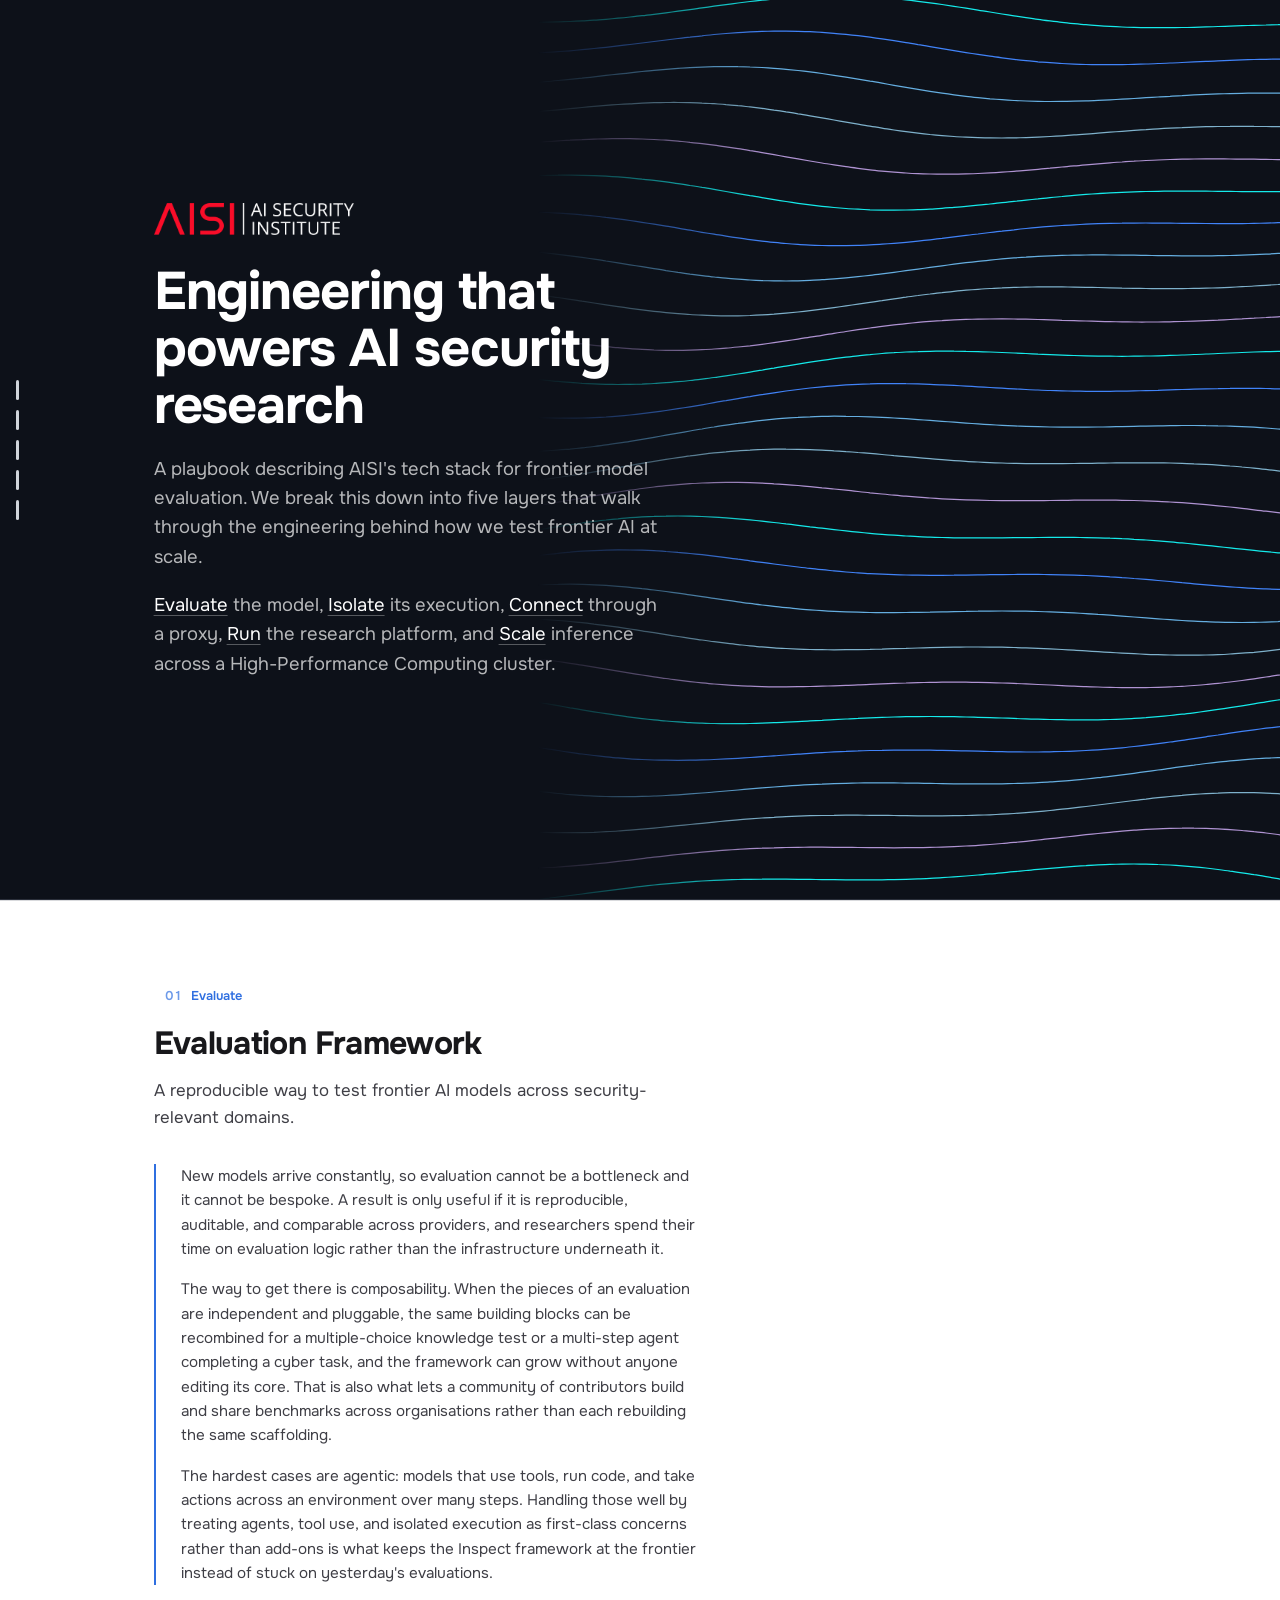
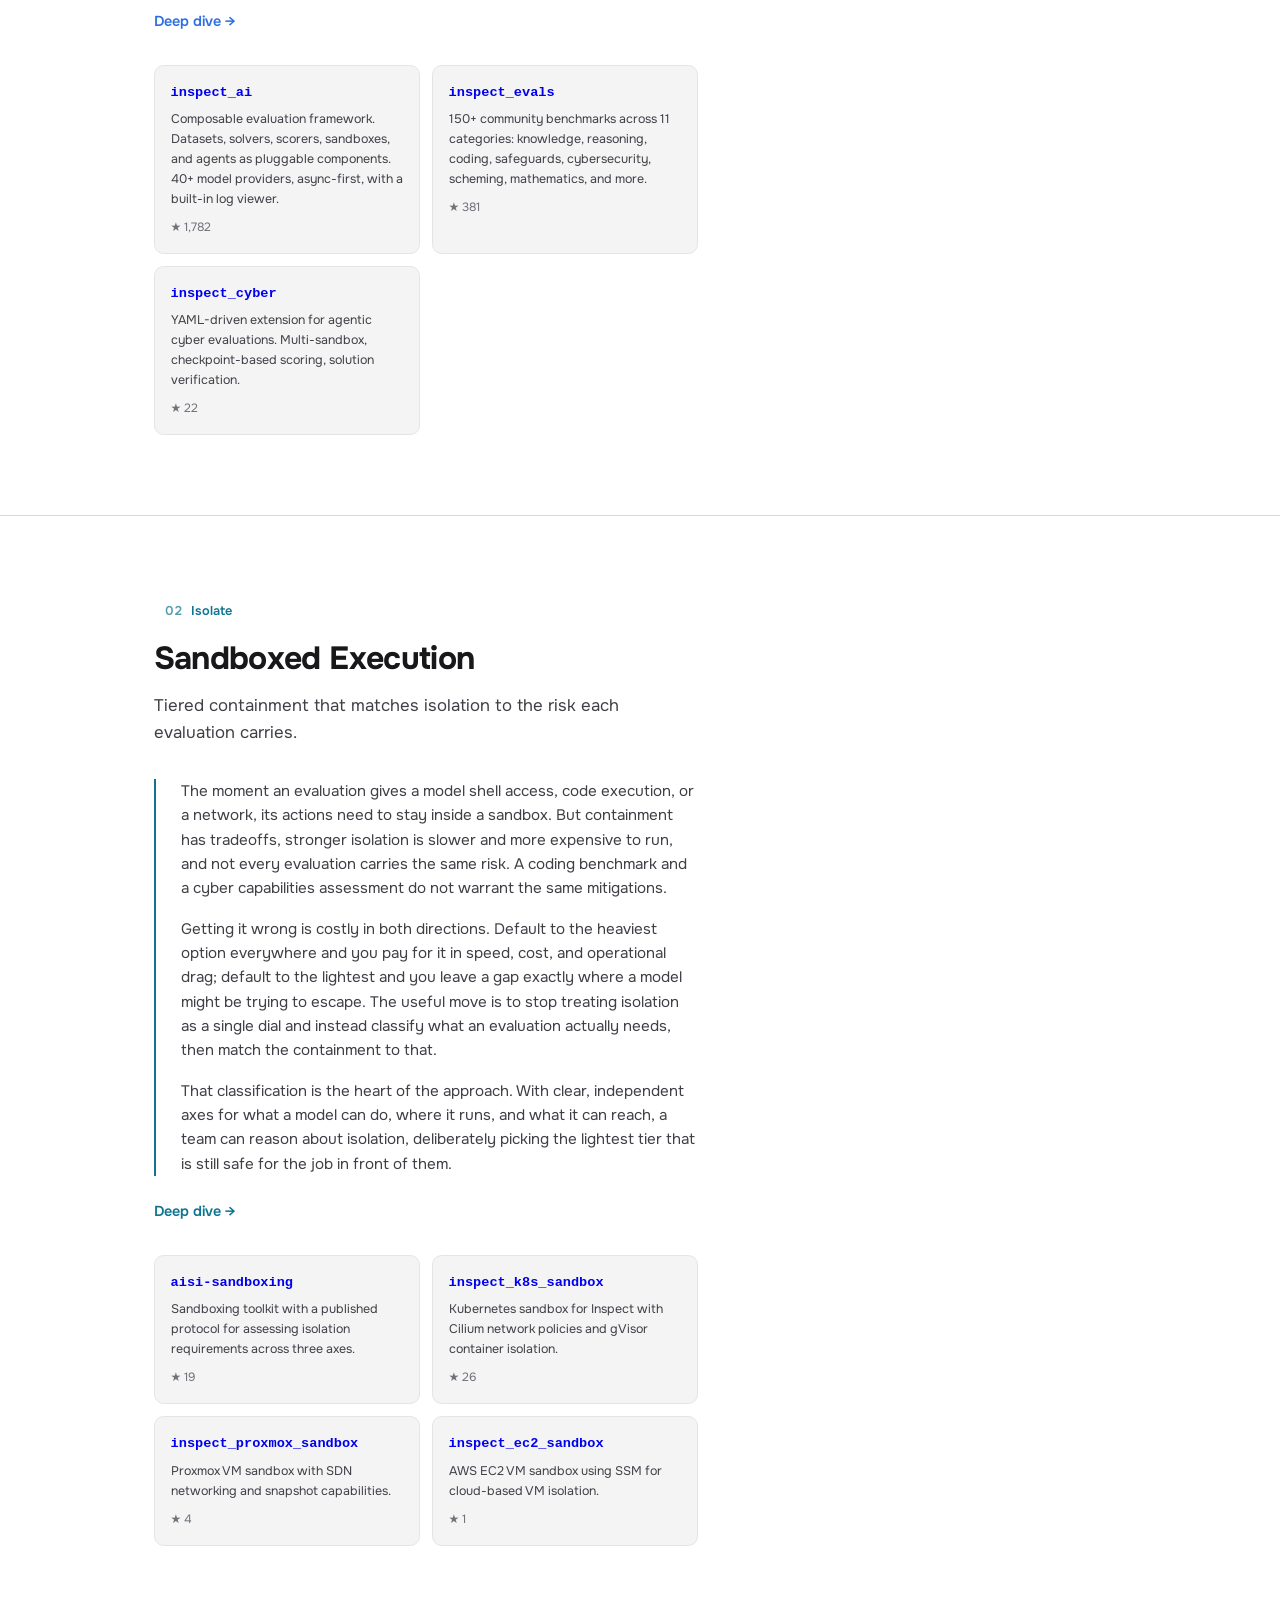
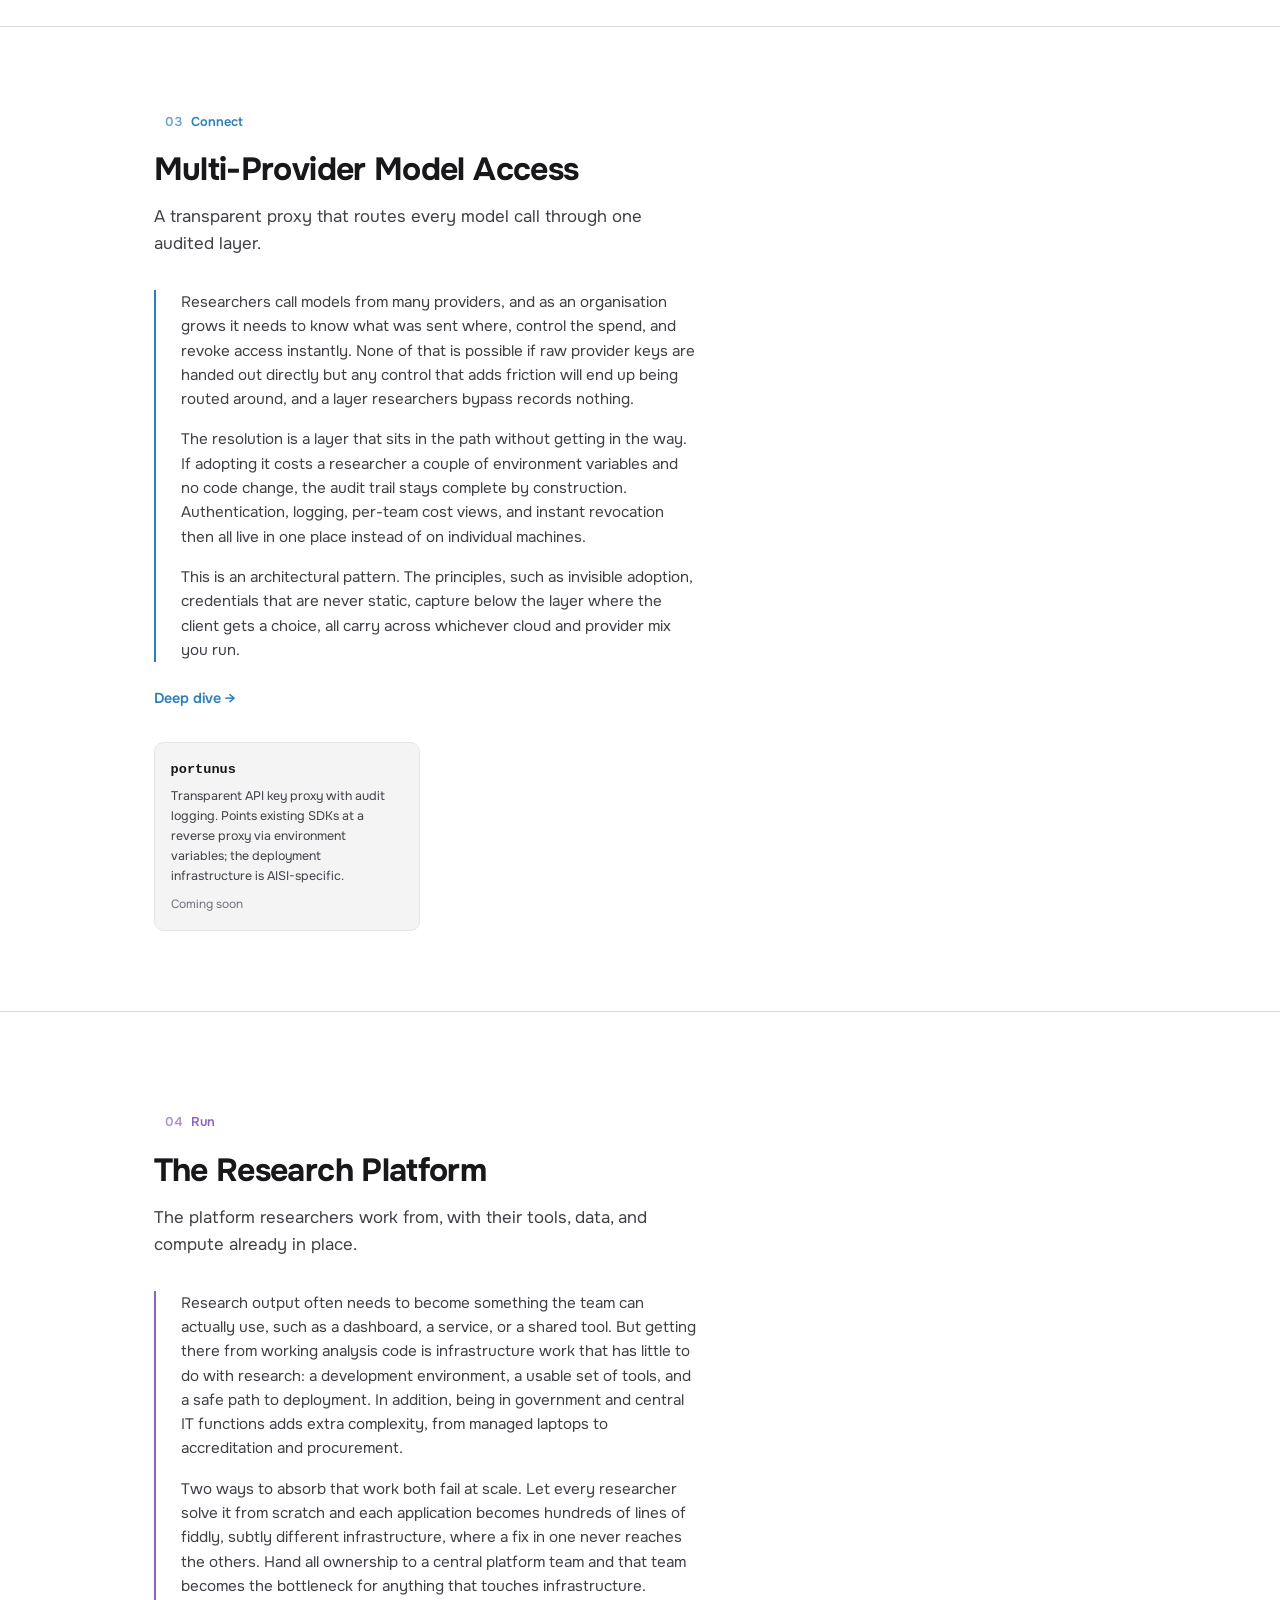
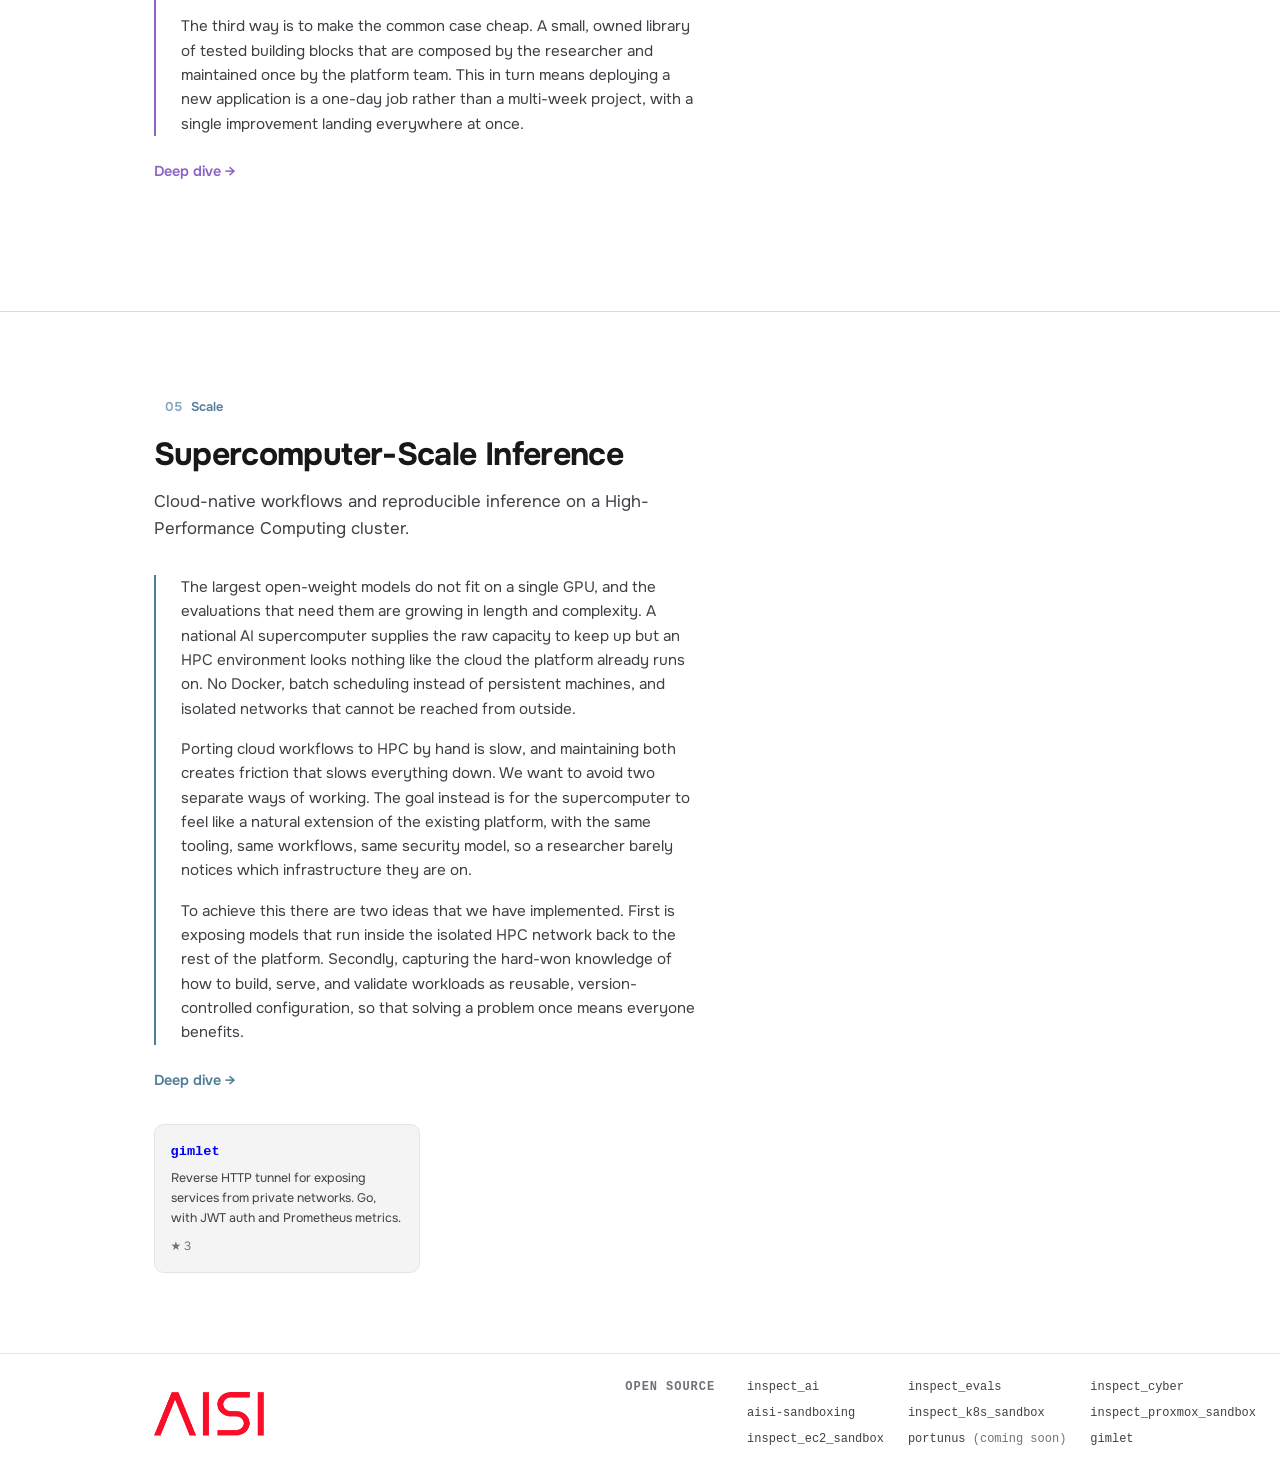
==== docs/index.html @ c2e78cad "First commit" ====
<!DOCTYPE html>
<html lang="en">
<head>
<meta charset="utf-8" />
<meta name="viewport" content="width=device-width, initial-scale=1" />
<title>AISI Engineering Playbook</title>
<link rel="preconnect" href="https://fonts.googleapis.com" />
<link rel="preconnect" href="https://fonts.gstatic.com" crossorigin />
<link href="https://fonts.googleapis.com/css2?family=Onest:wght@400;500;600;700;800&display=swap" rel="stylesheet" />
<style>
  :root{
    --surface:#ffffff; --raised:#f4f4f5; --border:#e4e4e7; --border-strong:#d4d4d8;
    --ink:#18181b; --sec:#3f3f46; --muted:#71717a; --dark:#0d1119; --rule:#8d919a55;
    --maxw:80rem;  /* the whole composition (content + vector) is centred within this */
    --a-evaluate:#2f6fe0; --a-isolate:#0e7490; --a-connect:#2d7fb8; --a-run:#8b63c4; --a-scale:#4f7d97;
  }
  *{box-sizing:border-box}
  html{scroll-behavior:smooth}
  body{margin:0;background:var(--surface);color:var(--ink);line-height:1.6;
       font-family:"Onest","Inter",system-ui,-apple-system,sans-serif;-webkit-font-smoothing:antialiased}
  h1,h2{letter-spacing:-.02em;line-height:1.08;margin:0}

  /* hero #1: black title panel + uniform field (draws away off the right) */
  #darkpanel{position:absolute;top:0;left:0;width:100%;z-index:1;background:var(--dark);border-bottom:1px solid #2a2f3a}
  #herofield{position:absolute;top:0;left:0;width:100%;height:100vh;z-index:2;overflow:hidden;pointer-events:none;
    -webkit-mask-image:linear-gradient(to right,transparent 0%,transparent 42%,#000 60%);
    mask-image:linear-gradient(to right,transparent 0%,transparent 42%,#000 60%)}
  #herofield path{fill:none;vector-effect:non-scaling-stroke;stroke-linecap:round}

  /* hero #2: the scrollable thread that changes shape per section (right band, behind the black) */
  .bg{position:fixed;top:0;left:calc(clamp(1.5rem,12vw,15rem) + 36rem);right:0;height:100vh;z-index:0;overflow:hidden;pointer-events:none}
  .bg svg{width:100%;height:100%;display:block}
  .bg svg path,.bg svg circle{fill:none;stroke-width:1.25;vector-effect:non-scaling-stroke;stroke-linecap:round}

  .rail{position:fixed;left:0;top:0;height:3px;width:0;z-index:30;background:var(--a-evaluate);transition:background .4s}
  .dots{position:fixed;left:16px;top:50%;transform:translateY(-50%);z-index:30;display:none;flex-direction:column;gap:10px}
  @media(min-width:1024px){.dots{display:flex}}
  .dots button{width:3px;height:20px;border:0;border-radius:2px;background:#d1d5db;padding:0;cursor:pointer;transition:all .3s}
  .dots button[aria-current=true]{width:6px;height:32px}

  main{position:relative;z-index:5}
  /* content anchored ~3/4 to the left; the vector fills the space to its right */
  .wrap{margin:0;padding:0 1.5rem 0 clamp(1.5rem,12vw,15rem)}
  .col{max-width:34rem}

  .hero{min-height:100vh;display:flex;align-items:center;color:#fff}
  .hero .herologo{height:2rem;width:auto;display:block;margin-bottom:1.75rem}
  .hero .eyebrow{color:#ffffff8c}
  .hero h1{color:#fff;font-size:clamp(2rem,5vw,3.3rem);font-weight:700;margin-bottom:1.3rem}
  .hero p{color:#ffffffb3;font-size:1.15rem;max-width:32rem}
  .hero a.cap{color:#fff;text-decoration:underline;text-decoration-color:#ffffff4d;text-underline-offset:4px}
  .hero a.cap:hover{text-decoration-color:#fff}
  .eyebrow{font-size:.78rem;font-weight:600;letter-spacing:.14em;text-transform:uppercase;margin-bottom:1rem}

  .layer{min-height:100vh;display:flex;align-items:center;padding:5rem 0;border-top:1px solid var(--rule)}
  .badge{display:inline-flex;align-items:center;gap:.5rem;font-size:.8rem;font-weight:600;padding:.3rem .7rem;border-radius:999px}
  .badge .n{font-variant-numeric:tabular-nums;opacity:.7}
  .layer h2{font-size:clamp(1.5rem,3vw,2rem);font-weight:700;margin:1rem 0 .6rem}
  .layer .sub{font-size:1.05rem;color:var(--sec);margin-bottom:2rem;max-width:34rem}
  .desc{border-left:2px solid;padding-left:1.6rem;margin-bottom:1.4rem;max-width:34rem}
  .desc p{font-size:.95rem;color:var(--sec);margin:0 0 1rem}
  .desc p:last-child{margin-bottom:0}
  .deepdive{display:inline-flex;align-items:center;gap:.4rem;font-size:.9rem;font-weight:600;text-decoration:none;margin-bottom:2rem}
  .deepdive:hover{text-decoration:underline}
  .repos{display:grid;grid-template-columns:1fr;gap:.75rem;max-width:34rem}
  @media(min-width:560px){.repos{grid-template-columns:1fr 1fr}}
  .repo{display:block;border:1px solid var(--border);border-radius:.6rem;background:var(--raised);padding:1rem;text-decoration:none;transition:border-color .2s}
  .repo:hover{border-color:var(--border-strong)}
  .repo .name{font-family:ui-monospace,Menlo,monospace;font-weight:600;font-size:.85rem;word-break:break-all}
  .repo .rd{font-size:.78rem;color:var(--sec);margin:.4rem 0 .5rem}
  .repo .stars{font-size:.75rem;color:var(--muted)}

  footer{position:relative;z-index:5;padding:1.5rem 0;border-top:1px solid var(--border);background:var(--surface)}
  footer .row{display:flex;flex-direction:column;gap:1.5rem}
  @media(min-width:640px){footer .row{flex-direction:row;align-items:center;justify-content:space-between}}
  footer img{height:2.75rem;width:auto}
  .os{display:flex;flex-direction:column;gap:.75rem}
  @media(min-width:640px){.os{flex-direction:row;align-items:baseline;gap:2rem}}
  .os h4{font-size:.75rem;font-family:ui-monospace,Menlo,monospace;text-transform:uppercase;letter-spacing:.08em;color:var(--muted);margin:0;white-space:nowrap}
  .os ul{list-style:none;margin:0;padding:0;display:grid;grid-template-columns:repeat(3,auto);gap:.4rem 1.5rem}
  .os a{font-family:ui-monospace,Menlo,monospace;font-size:.75rem;color:var(--sec);text-decoration:none}
  .os li{font-family:ui-monospace,Menlo,monospace;font-size:.75rem;color:var(--sec)}
  .os .cs{color:var(--muted)}
  .os a:hover{color:var(--ink)}
  @media(prefers-reduced-motion:reduce){html{scroll-behavior:auto}}
</style>
</head>
<body>
<div id="darkpanel" aria-hidden="true"></div>
<div class="bg"><svg id="lanesvg" viewBox="0 0 400 900" preserveAspectRatio="xMidYMid slice"><g id="extra"></g><g id="lanes"></g></svg></div>
<svg id="herofield" viewBox="0 0 1200 600" preserveAspectRatio="none" aria-hidden="true"></svg>
<div class="rail" id="rail"></div>
<div class="dots" id="dots" aria-label="Sections"></div>
<main id="main"></main>

<script>
const NS="http://www.w3.org/2000/svg";
const W=400,H=900,N=10,TOP=-40,BOT=H+40,CX=W/2;
const PAL=["#15EAEA","#4183F8","#65AEE0","#7EB1CB","#AF93D2"];
const laneX=k=>(k+0.5)/N*W, env=t=>Math.sin(t*Math.PI), Y=t=>TOP+(BOT-TOP)*t;
const lane=dev=>((t,k)=>[laneX(k)+dev(t,k,laneX(k)),Y(t)]);
const clamp=x=>x<0?0:x>1?1:x;
function smooth(pts){let d="M"+pts[0][0].toFixed(1)+" "+pts[0][1].toFixed(1);
 for(let i=0;i<pts.length-1;i++){const p0=pts[i-1]||pts[i],p1=pts[i],p2=pts[i+1],p3=pts[i+2]||p2;
  const c1x=p1[0]+(p2[0]-p0[0])/6,c1y=p1[1]+(p2[1]-p0[1])/6,c2x=p2[0]-(p3[0]-p1[0])/6,c2y=p2[1]-(p3[1]-p1[1])/6;
  d+="C"+c1x.toFixed(1)+" "+c1y.toFixed(1)+" "+c2x.toFixed(1)+" "+c2y.toFixed(1)+" "+p2[0].toFixed(1)+" "+p2[1].toFixed(1);}return d;}
const DEV={
 flow:(t,k)=>env(t)*30*Math.sin(t*3*Math.PI+k*0.6),
 straight:()=>0,
 converge:(t,k,x0)=>env(t)*(CX-x0)*0.7,
 weave:(t,k)=>env(t)*20*Math.sin(t*4*Math.PI+k*Math.PI),
 fan:(t,k,x0)=>env(t)*(x0-CX)*0.6,
};
const EX={
 grid:()=>{const a=[];for(let r=1;r<=11;r++)a.push({t:"line",x1:-40,y1:r/12*H,x2:W+40,y2:r/12*H});return a;},
 rungs:()=>{const a=[];for(let r=1;r<=5;r++){const y=r/6*H;for(let k=0;k<N-1;k+=2)a.push({t:"line",x1:laneX(k),y1:y,x2:laneX(k+1),y2:y});}return a;},
 gateway:()=>[{t:"ring",cx:CX,cy:H*0.5,r:14},{t:"ring",cx:CX,cy:H*0.5,r:28}],
 nodes:()=>{const a=[];for(let k=0;k<N;k++){const x0=laneX(k);a.push({t:"ring",cx:x0+(x0-CX)*0.6,cy:H*0.5,r:5});}return a;},
};
const accentCol=a=>(()=>a);

const HERO={eyebrow:"UK AI Security Institute",
  title:"Engineering that powers AI security research"};

// SECTIONS carry BOTH the scrollable-thread params (pt/ex/line) and the real content
const SECTIONS=[
 {id:"hero",line:"#65AEE0",op:.45,pt:lane(DEV.flow),ex:null,hero:true},
 {id:"evaluate",num:1,label:"Evaluate",title:"Evaluation Framework",accent:"var(--a-evaluate)",line:"#4183F8",op:.42,pt:lane(DEV.flow),ex:null,
  sub:"A reproducible way to test frontier AI models across security-relevant domains.",
  desc:["New models arrive constantly, so evaluation cannot be a bottleneck and it cannot be bespoke. A result is only useful if it is reproducible, auditable, and comparable across providers, and researchers spend their time on evaluation logic rather than the infrastructure underneath it.",
    "The way to get there is composability. When the pieces of an evaluation are independent and pluggable, the same building blocks can be recombined for a multiple-choice knowledge test or a multi-step agent completing a cyber task, and the framework can grow without anyone editing its core. That is also what lets a community of contributors build and share benchmarks across organisations rather than each rebuilding the same scaffolding.",
    "The hardest cases are agentic: models that use tools, run code, and take actions across an environment over many steps. Handling those well by treating agents, tool use, and isolated execution as first-class concerns rather than add-ons is what keeps the Inspect framework at the frontier instead of stuck on yesterday's evaluations."],
  repos:[{name:"inspect_ai",url:"https://github.com/UKGovernmentBEIS/inspect_ai",description:"Composable evaluation framework. Datasets, solvers, scorers, sandboxes, and agents as pluggable components. 40+ model providers, async-first, with a built-in log viewer.",stars:1782},
    {name:"inspect_evals",url:"https://github.com/UKGovernmentBEIS/inspect_evals",description:"150+ community benchmarks across 11 categories: knowledge, reasoning, coding, safeguards, cybersecurity, scheming, mathematics, and more.",stars:381},
    {name:"inspect_cyber",url:"https://github.com/UKGovernmentBEIS/inspect_cyber",description:"YAML-driven extension for agentic cyber evaluations. Multi-sandbox, checkpoint-based scoring, solution verification.",stars:22}]},
 {id:"isolate",num:2,label:"Isolate",title:"Sandboxed Execution",accent:"var(--a-isolate)",line:"#15EAEA",op:.46,pt:lane(DEV.straight),ex:EX.grid,
  sub:"Tiered containment that matches isolation to the risk each evaluation carries.",
  desc:["The moment an evaluation gives a model shell access, code execution, or a network, its actions need to stay inside a sandbox. But containment has tradeoffs, stronger isolation is slower and more expensive to run, and not every evaluation carries the same risk. A coding benchmark and a cyber capabilities assessment do not warrant the same mitigations.",
    "Getting it wrong is costly in both directions. Default to the heaviest option everywhere and you pay for it in speed, cost, and operational drag; default to the lightest and you leave a gap exactly where a model might be trying to escape. The useful move is to stop treating isolation as a single dial and instead classify what an evaluation actually needs, then match the containment to that.",
    "That classification is the heart of the approach. With clear, independent axes for what a model can do, where it runs, and what it can reach, a team can reason about isolation, deliberately picking the lightest tier that is still safe for the job in front of them."],
  repos:[{name:"aisi-sandboxing",url:"https://github.com/UKGovernmentBEIS/aisi-sandboxing",description:"Sandboxing toolkit with a published protocol for assessing isolation requirements across three axes.",stars:19},
    {name:"inspect_k8s_sandbox",url:"https://github.com/UKGovernmentBEIS/inspect_k8s_sandbox",description:"Kubernetes sandbox for Inspect with Cilium network policies and gVisor container isolation.",stars:26},
    {name:"inspect_proxmox_sandbox",url:"https://github.com/UKGovernmentBEIS/inspect_proxmox_sandbox",description:"Proxmox VM sandbox with SDN networking and snapshot capabilities.",stars:4},
    {name:"inspect_ec2_sandbox",url:"https://github.com/UKGovernmentBEIS/inspect_ec2_sandbox",description:"AWS EC2 VM sandbox using SSM for cloud-based VM isolation.",stars:1}]},
 {id:"connect",num:3,label:"Connect",title:"Multi-Provider Model Access",accent:"var(--a-connect)",line:"#65AEE0",op:.46,pt:lane(DEV.converge),ex:EX.gateway,
  sub:"A transparent proxy that routes every model call through one audited layer.",
  desc:["Researchers call models from many providers, and as an organisation grows it needs to know what was sent where, control the spend, and revoke access instantly. None of that is possible if raw provider keys are handed out directly but any control that adds friction will end up being routed around, and a layer researchers bypass records nothing.",
    "The resolution is a layer that sits in the path without getting in the way. If adopting it costs a researcher a couple of environment variables and no code change, the audit trail stays complete by construction. Authentication, logging, per-team cost views, and instant revocation then all live in one place instead of on individual machines.",
    "This is an architectural pattern. The principles, such as invisible adoption, credentials that are never static, capture below the layer where the client gets a choice, all carry across whichever cloud and provider mix you run."],
  repos:[{name:"portunus",url:"",description:"Transparent API key proxy with audit logging. Points existing SDKs at a reverse proxy via environment variables; the deployment infrastructure is AISI-specific.",stars:0}]},
 {id:"run",num:4,label:"Run",title:"The Research Platform",accent:"var(--a-run)",line:"#AF93D2",op:.46,pt:lane(DEV.weave),ex:EX.rungs,
  sub:"The platform researchers work from, with their tools, data, and compute already in place.",
  desc:["Research output often needs to become something the team can actually use, such as a dashboard, a service, or a shared tool. But getting there from working analysis code is infrastructure work that has little to do with research: a development environment, a usable set of tools, and a safe path to deployment. In addition, being in government and central IT functions adds extra complexity, from managed laptops to accreditation and procurement.",
    "Two ways to absorb that work both fail at scale. Let every researcher solve it from scratch and each application becomes hundreds of lines of fiddly, subtly different infrastructure, where a fix in one never reaches the others. Hand all ownership to a central platform team and that team becomes the bottleneck for anything that touches infrastructure.",
    "The third way is to make the common case cheap. A small, owned library of tested building blocks that are composed by the researcher and maintained once by the platform team. This in turn means deploying a new application is a one-day job rather than a multi-week project, with a single improvement landing everywhere at once."],
  repos:[]},
 {id:"scale",num:5,label:"Scale",title:"Supercomputer-Scale Inference",accent:"var(--a-scale)",line:"#7EB1CB",op:.46,pt:lane(DEV.fan),ex:EX.nodes,
  sub:"Cloud-native workflows and reproducible inference on a High-Performance Computing cluster.",
  desc:["The largest open-weight models do not fit on a single GPU, and the evaluations that need them are growing in length and complexity. A national AI supercomputer supplies the raw capacity to keep up but an HPC environment looks nothing like the cloud the platform already runs on. No Docker, batch scheduling instead of persistent machines, and isolated networks that cannot be reached from outside.",
    "Porting cloud workflows to HPC by hand is slow, and maintaining both creates friction that slows everything down. We want to avoid two separate ways of working. The goal instead is for the supercomputer to feel like a natural extension of the existing platform, with the same tooling, same workflows, same security model, so a researcher barely notices which infrastructure they are on.",
    "To achieve this there are two ideas that we have implemented. First is exposing models that run inside the isolated HPC network back to the rest of the platform. Secondly, capturing the hard-won knowledge of how to build, serve, and validate workloads as reusable, version-controlled configuration, so that solving a problem once means everyone benefits."],
  repos:[{name:"gimlet",url:"https://github.com/UKGovernmentBEIS/gimlet",description:"Reverse HTTP tunnel for exposing services from private networks. Go, with JWT auth and Prometheus metrics.",stars:3}]},
 {id:"footer",line:"#7EB1CB",op:0,pt:lane(DEV.fan),ex:null,footer:true},
];

/* ---------- render content (everything shares the same left .wrap) ---------- */
const main=document.getElementById("main"), dotsEl=document.getElementById("dots");
const cap=(id,t)=>'<a class="cap" href="#sec-'+id+'">'+t+'</a>';

const heroEl=document.createElement("section");heroEl.id="sec-hero";heroEl.className="hero";
heroEl.innerHTML='<div class="wrap"><div class="col"><img class="herologo" src="aisi-logo-white.png" alt="AISI — AI Security Institute" /><h1>'+HERO.title+'</h1>'
  +'<p>A playbook describing AISI\'s tech stack for frontier model evaluation. We break this down into five layers that walk through the engineering behind how we test frontier AI at scale.</p><p>'+cap("evaluate","Evaluate")+' the model, '+cap("isolate","Isolate")+' its execution, '
  +cap("connect","Connect")+' through a proxy, '+cap("run","Run")+' the research platform, and '+cap("scale","Scale")
  +' inference across a High-Performance Computing cluster.</p></div></div>';
main.appendChild(heroEl);

SECTIONS.filter(s=>!s.hero&&!s.footer).forEach(s=>{
  const sec=document.createElement("section");sec.id="sec-"+s.id;sec.className="layer";
  const badge='<span class="badge" style="background:'+s.accent+'1a;color:'+s.accent+'"><span class="n">'+String(s.num).padStart(2,"0")+'</span>'+s.label+'</span>';
  const desc='<div class="desc" style="border-color:'+s.accent+'">'+s.desc.map(p=>'<p>'+p+'</p>').join("")+'</div>';
  const deep='<a class="deepdive" style="color:'+s.accent+'" href="'+s.id+'.html">Deep dive →</a>';
  const repos=s.repos&&s.repos.length?'<div class="repos">'+s.repos.map(r=>{const inner='<div class="name">'+r.name+'</div><div class="rd">'+r.description+'</div>'+(r.url?(r.stars>0?'<div class="stars">★ '+r.stars.toLocaleString()+'</div>':''):'<div class="stars">Coming soon</div>');return r.url?'<a class="repo" href="'+r.url+'" target="_blank" rel="noopener">'+inner+'</a>':'<div class="repo">'+inner+'</div>';}).join("")+'</div>':"";
  sec.innerHTML='<div class="wrap"><div class="col">'+badge+'<h2>'+s.title+'</h2><p class="sub">'+s.sub+'</p>'+desc+deep+repos+'</div></div>';
  main.appendChild(sec);
});

const allRepos=SECTIONS.filter(s=>s.repos).flatMap(s=>s.repos);
const footEl=document.createElement("footer");footEl.id="sec-footer";
footEl.innerHTML='<div class="wrap"><div class="row">'
  +'<img src="aisi-logo-red.png" alt="AISI — AI Security Institute" />'
  +'<div class="os"><h4>Open source</h4><ul>'+allRepos.map(r=>'<li>'+(r.url?'<a href="'+r.url+'" target="_blank" rel="noopener">'+r.name+'</a>':r.name+' <span class="cs">(coming soon)</span>')+'</li>').join("")+'</ul></div></div></div>';
main.appendChild(footEl);

// scroll dots
SECTIONS.filter(s=>!s.hero&&!s.footer).forEach(s=>{const b=document.createElement("button");b.title=s.id;b.dataset.id=s.id;b.dataset.line=s.line;
  b.onclick=()=>document.getElementById("sec-"+s.id).scrollIntoView({behavior:"smooth"});dotsEl.appendChild(b);});

/* ---------- hero #2: the scrollable thread (morphs per section) ---------- */
const lanesvg=document.getElementById("lanesvg"),rail=document.getElementById("rail");
const gLanes=document.getElementById("lanes"),gExtra=document.getElementById("extra");
const paths=[];for(let k=0;k<N;k++){const el=document.createElementNS(NS,"path");gLanes.appendChild(el);paths.push(el);}
const h2r=h=>{h=h.replace('#','');return[parseInt(h.slice(0,2),16),parseInt(h.slice(2,4),16),parseInt(h.slice(4,6),16)];};
const lerpCol=(a,b,m)=>{const A=h2r(a),B=h2r(b);return"rgb("+Math.round(A[0]+(B[0]-A[0])*m)+","+Math.round(A[1]+(B[1]-A[1])*m)+","+Math.round(A[2]+(B[2]-A[2])*m)+")";};
const HOLD=0.66;
const easeBack=x=>{const s=1.1;return 1+(s+1)*Math.pow(x-1,3)+s*Math.pow(x-1,2);};
function drawExtra(spec,col,alpha){let el;
  if(spec.t==="line"){el=document.createElementNS(NS,"path");el.setAttribute("d","M"+spec.x1+" "+spec.y1+" L"+spec.x2+" "+spec.y2);}
  else{el=document.createElementNS(NS,"circle");el.setAttribute("cx",spec.cx);el.setAttribute("cy",spec.cy);el.setAttribute("r",spec.r);}
  el.setAttribute("stroke",col);el.setAttribute("opacity",alpha.toFixed(3));gExtra.appendChild(el);}
function renderLanes(i,frac,fade){
  const j=Math.min(i+1,SECTIONS.length-1);
  const raw=frac<=HOLD?0:(frac-HOLD)/(1-HOLD);
  const m=i===j?0:easeBack(clamp(raw)),mc=clamp(m);
  const A=SECTIONS[i],B=SECTIONS[j];
  const op=A.op+(B.op-A.op)*mc;
  for(let k=0;k<N;k++){const pts=[];
    for(let s=0;s<=18;s++){const t=s/18,pa=A.pt(t,k),pb=B.pt(t,k);pts.push([pa[0]+(pb[0]-pa[0])*m,pa[1]+(pb[1]-pa[1])*m]);}
    paths[k].setAttribute("d",smooth(pts));paths[k].setAttribute("stroke",lerpCol(A.line,B.line,mc));}
  const railc=lerpCol(A.line,B.line,mc);
  gExtra.textContent="";const base=0.6;
  if(A.ex)A.ex().forEach(s=>drawExtra(s,railc,(1-mc)*op*base));
  if(j!==i&&B.ex)B.ex().forEach(s=>drawExtra(s,railc,mc*op*base));
  gLanes.style.opacity=(op*fade).toFixed(3);rail.style.background=railc;
  const curId=SECTIONS[i].id;
  [...dotsEl.children].forEach(d=>{const on=d.dataset.id===curId;d.setAttribute("aria-current",on);d.style.background=on?d.dataset.line:"#d1d5db";});
}

/* ---------- hero #1: the title field (draws away off the right, non-uniform) ---------- */
const darkEl=document.getElementById("darkpanel"),herofield=document.getElementById("herofield");
let HVP=[],HVL=[],HVPHASE=[],HVPOW=[];
const frac1=n=>{const v=Math.sin(n)*43758.5453;return v-Math.floor(v);};
function buildHero(){
  const W2=Math.max(1,herofield.clientWidth),H2=Math.max(1,herofield.clientHeight),M=26;
  herofield.setAttribute("viewBox","0 0 "+W2+" "+H2);herofield.replaceChildren();
  const step=Math.max(12,W2/110);
  for(let s=0;s<M;s++){const baseY=(s+0.5)/M*H2,ph=s*0.45,pts=[];
    for(let x=-90;x<=W2+90;x+=step){pts.push([x,baseY+H2*0.016*Math.sin(x*0.0058+ph)+H2*0.008*Math.sin(x*0.013+ph*1.3)]);}
    const el=document.createElementNS(NS,"path");el.setAttribute("d",smooth(pts));el.setAttribute("stroke",PAL[s%PAL.length]);
    el.setAttribute("stroke-width","1.2");el.setAttribute("fill","none");el.setAttribute("vector-effect","non-scaling-stroke");el.setAttribute("stroke-linecap","round");
    herofield.appendChild(el);}
  HVP=[...herofield.querySelectorAll("path")];
  HVL=HVP.map(p=>{const L=p.getTotalLength()||1;p.style.strokeDasharray=L;return L;});
  HVPHASE=HVP.map((_,i)=>frac1(i*12.9898+1)*0.34);
  HVPOW=HVP.map((_,i)=>0.55+frac1(i*78.233+7)*1.15);
}
function fitDark(){const hH=heroEl.offsetHeight+"px";darkEl.style.height=hH;herofield.style.height=hH;}

let ticking=false;
function onScroll(){
  const cy=scrollY+innerHeight*0.5;let idx=0,frac=0;
  for(let i=0;i<SECTIONS.length;i++){const el=document.getElementById("sec-"+SECTIONS[i].id);if(!el)continue;
    const top=el.offsetTop,h=el.offsetHeight;if(cy>=top-1){idx=i;frac=clamp((cy-top)/h);}}
  // thread hidden through the hero, fades in as you enter the content
  const heroH=heroEl.offsetHeight, hp=clamp(scrollY/(heroH*0.85));
  const laneFade=idx===0?0:idx===1?clamp(frac/0.25):1;
  renderLanes(idx,frac,laneFade);
  // title field draws away off the right
  const dp=clamp(hp/0.7);
  for(let i=0;i<HVP.length;i++){let fr=(dp-HVPHASE[i])/(1-HVPHASE[i]);fr=clamp(fr);fr=Math.pow(fr,HVPOW[i]);HVP[i].style.strokeDashoffset=(-HVL[i]*fr).toFixed(1);}
  herofield.style.opacity=clamp(1-(hp-0.55)/0.25).toFixed(3);
  darkEl.style.opacity=clamp(1-(hp-0.9)/0.1).toFixed(3);
  const maxS=Math.max(1,document.documentElement.scrollHeight-innerHeight);rail.style.width=(scrollY/maxS*100)+"%";
  ticking=false;
}
addEventListener("scroll",()=>{if(!ticking){requestAnimationFrame(onScroll);ticking=true;}},{passive:true});
addEventListener("resize",()=>{fitDark();buildHero();onScroll();},{passive:true});
fitDark();buildHero();renderLanes(0,0,0);onScroll();
</script>
</body>
</html>
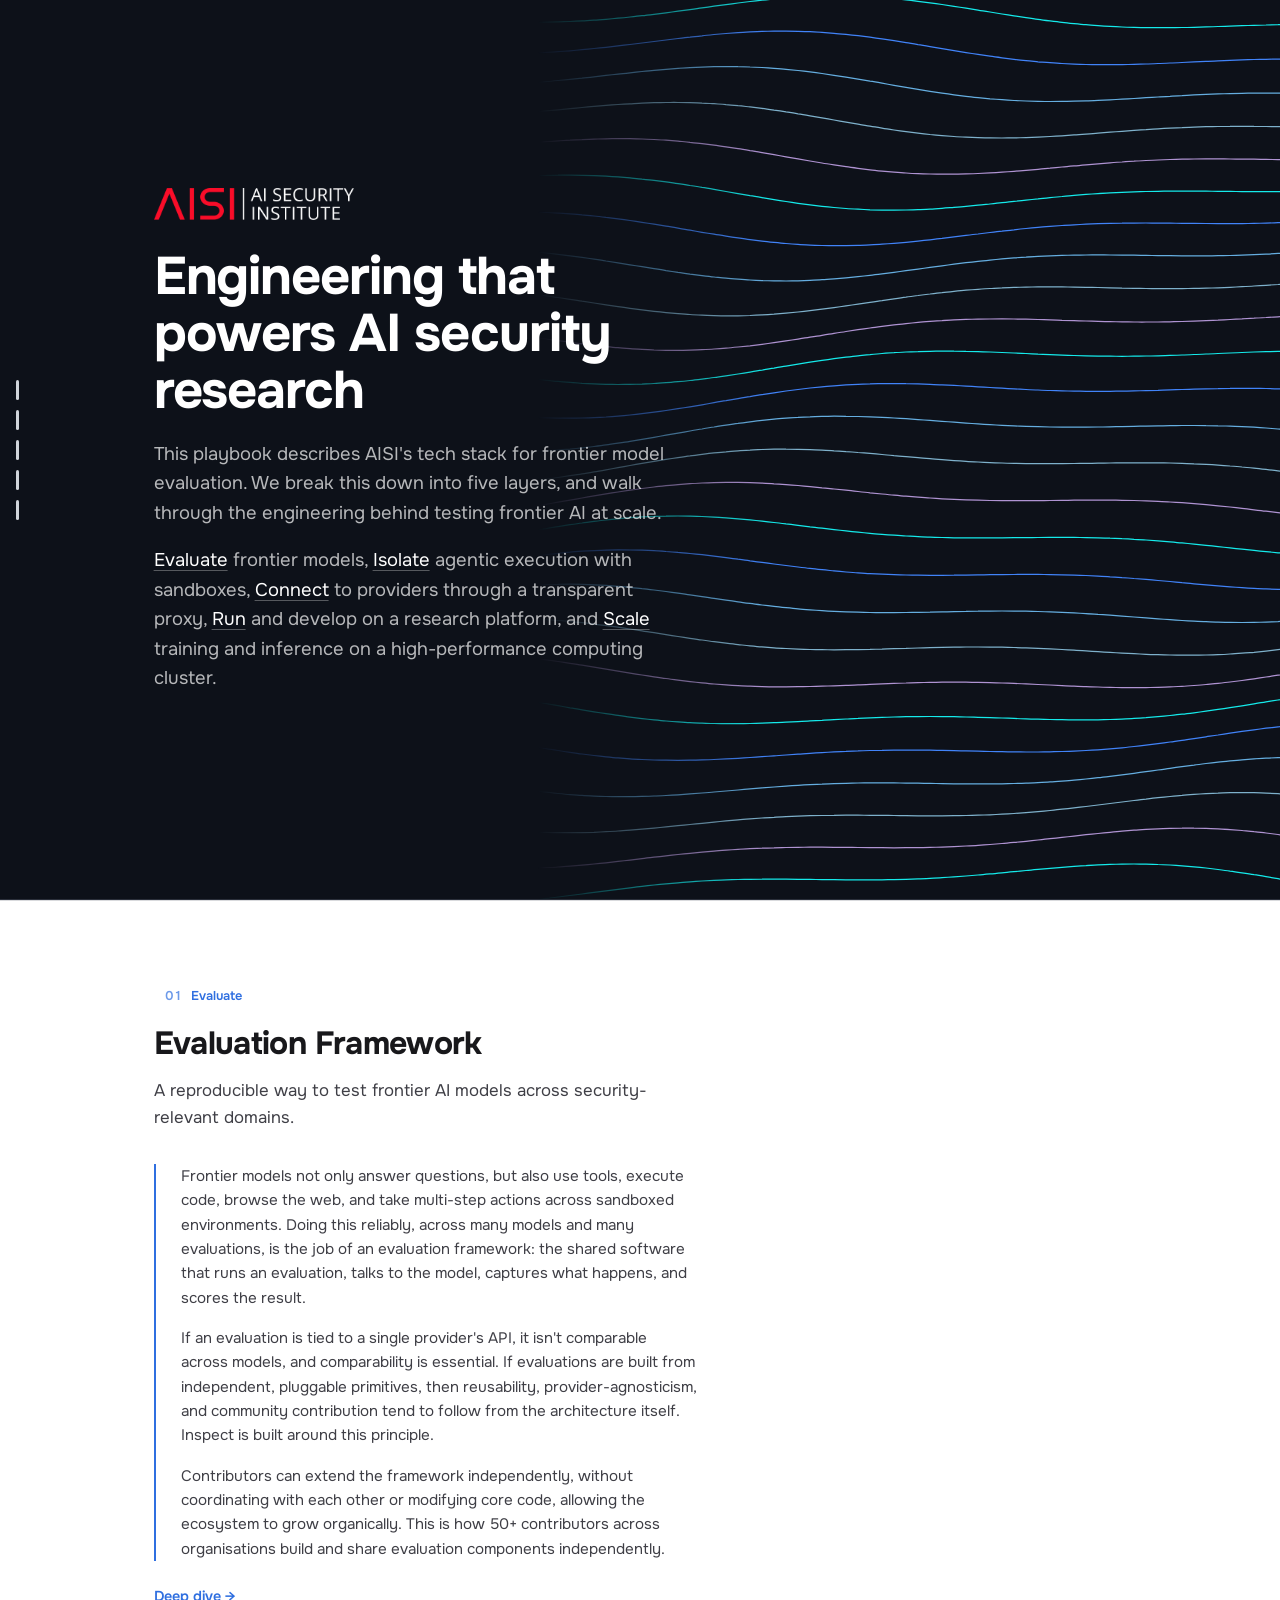
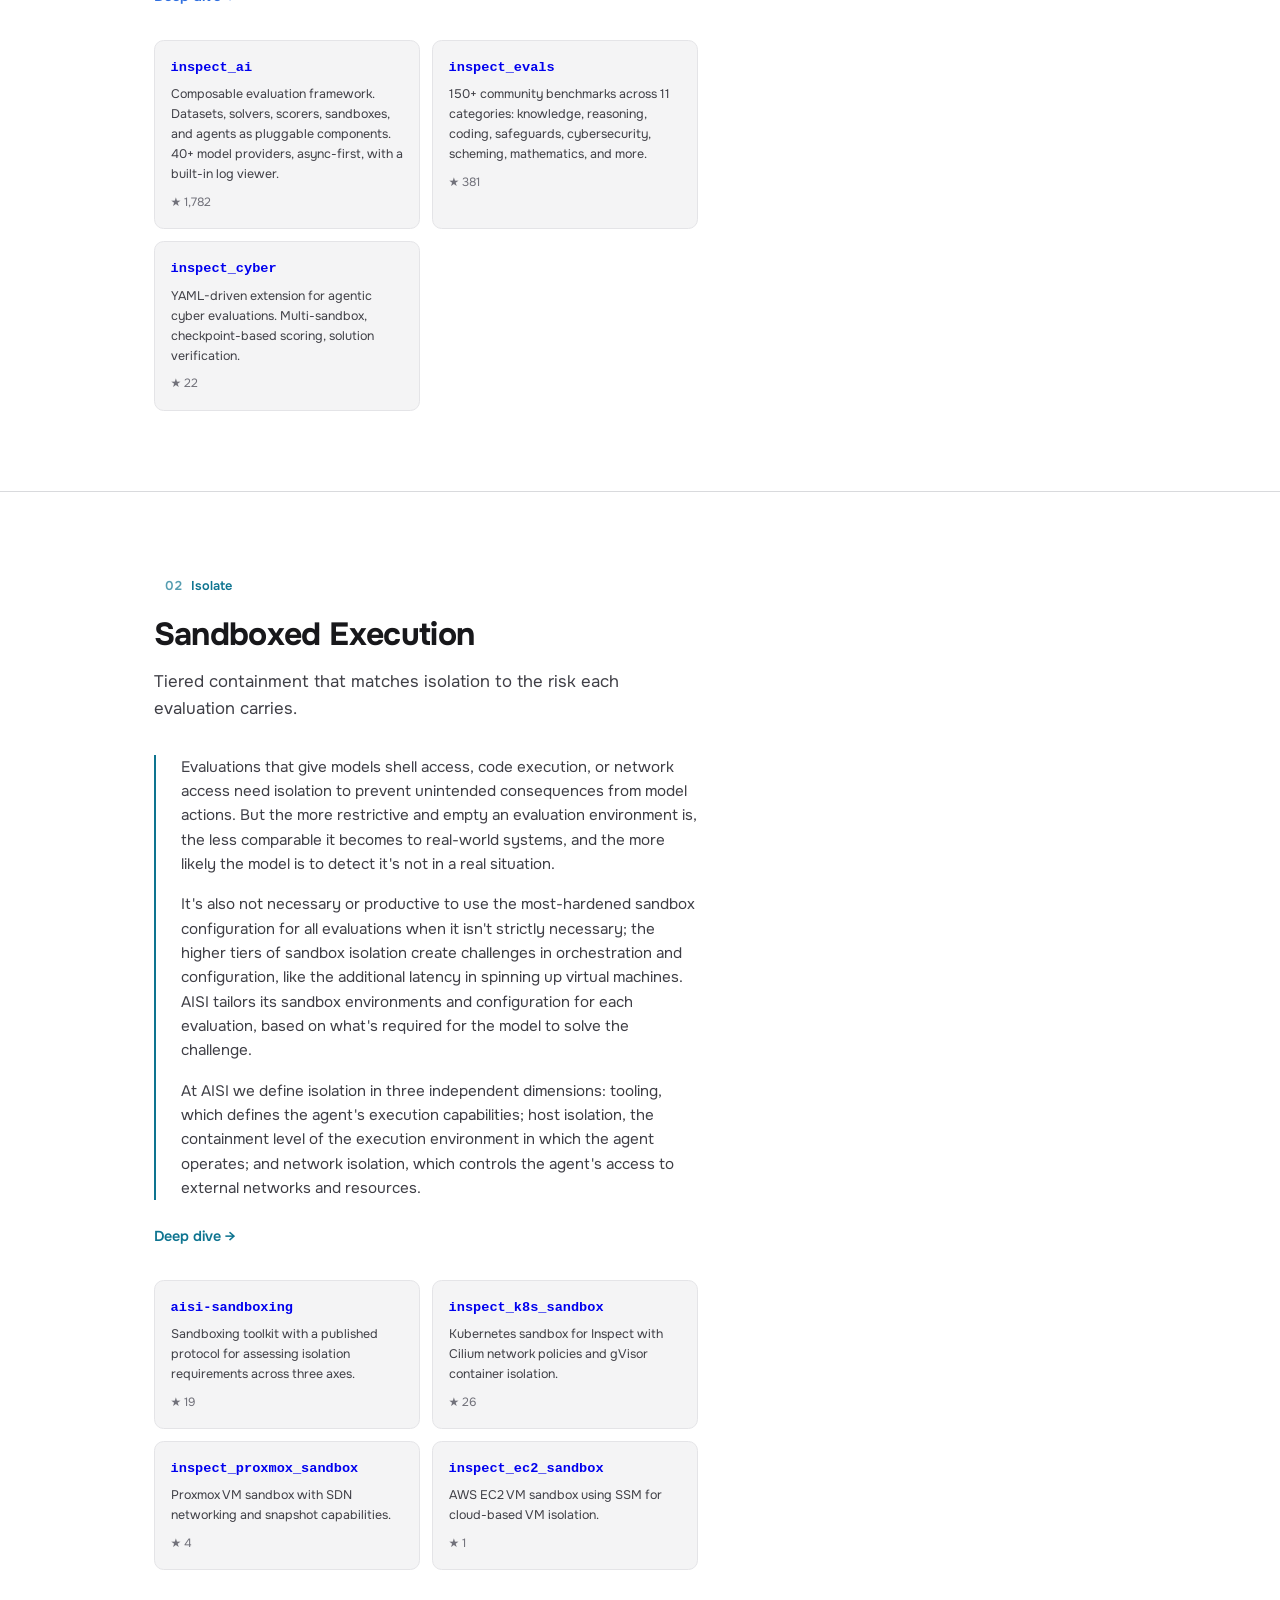
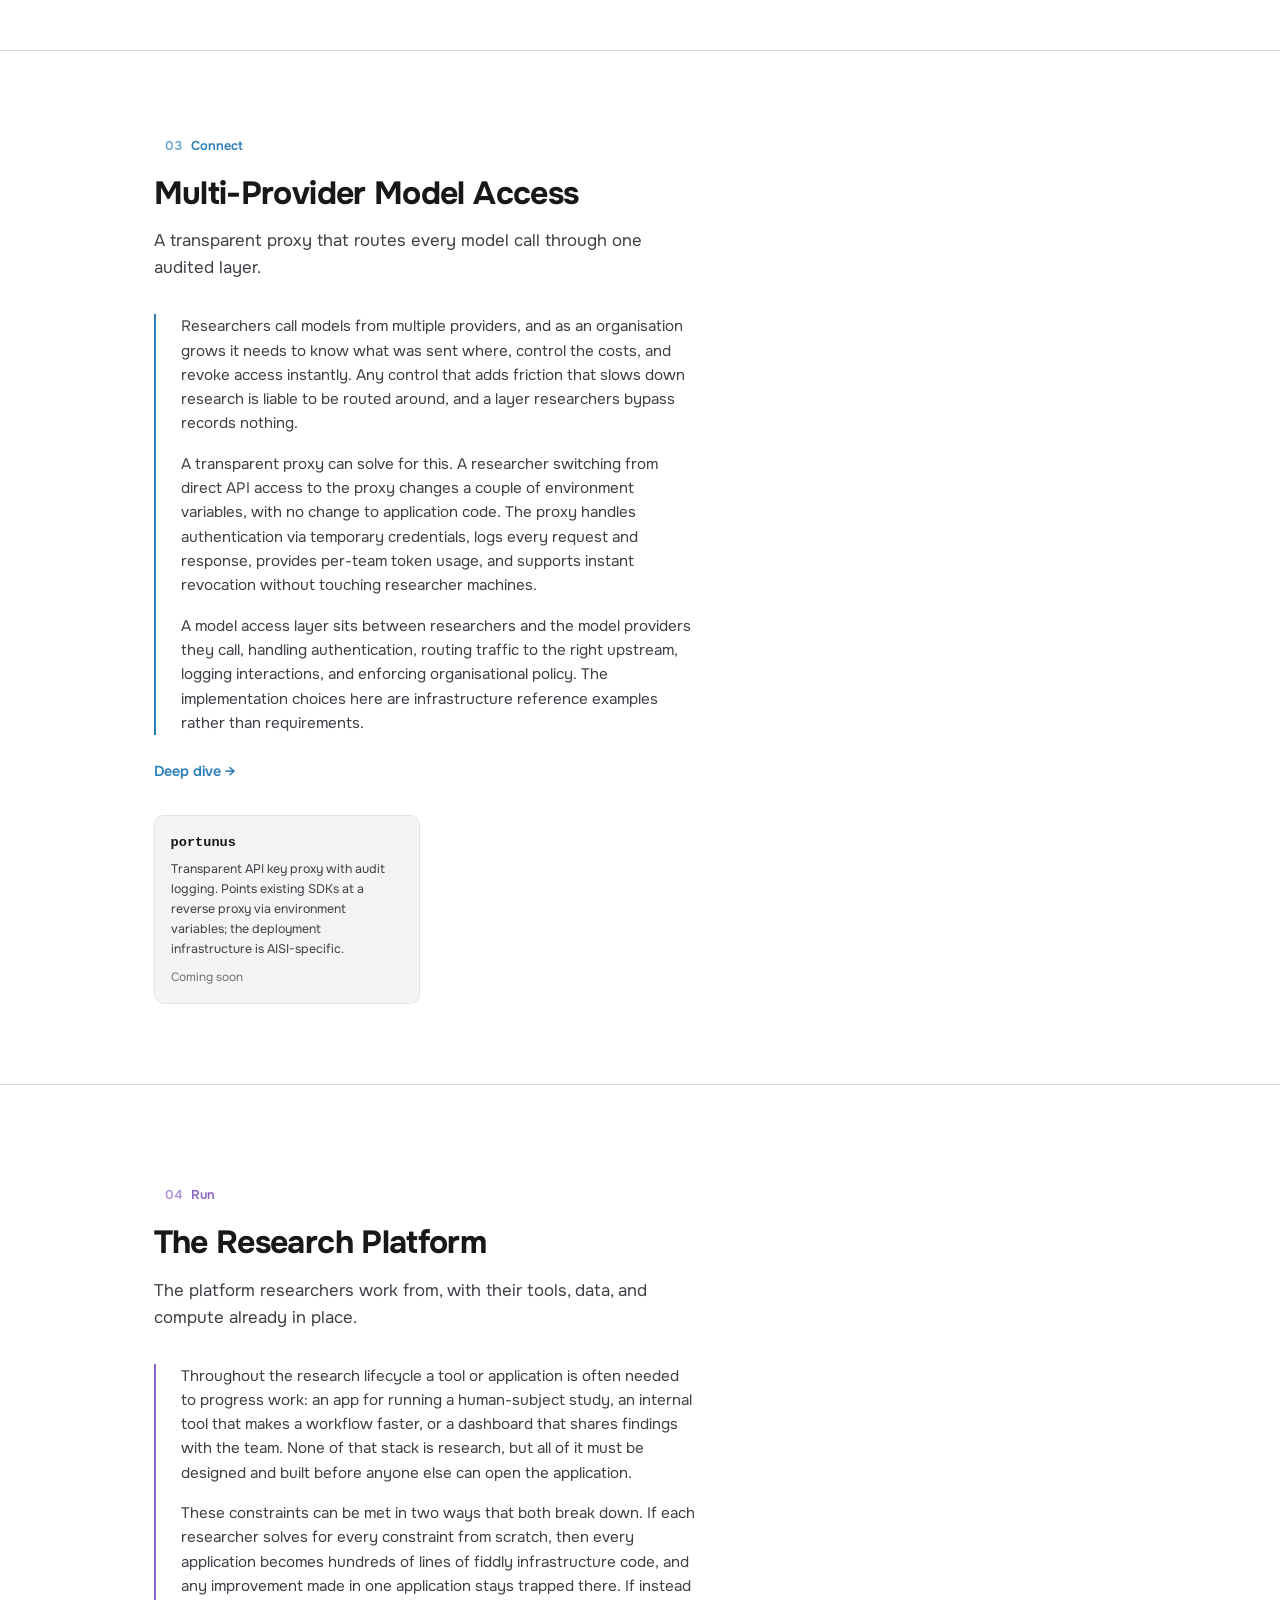
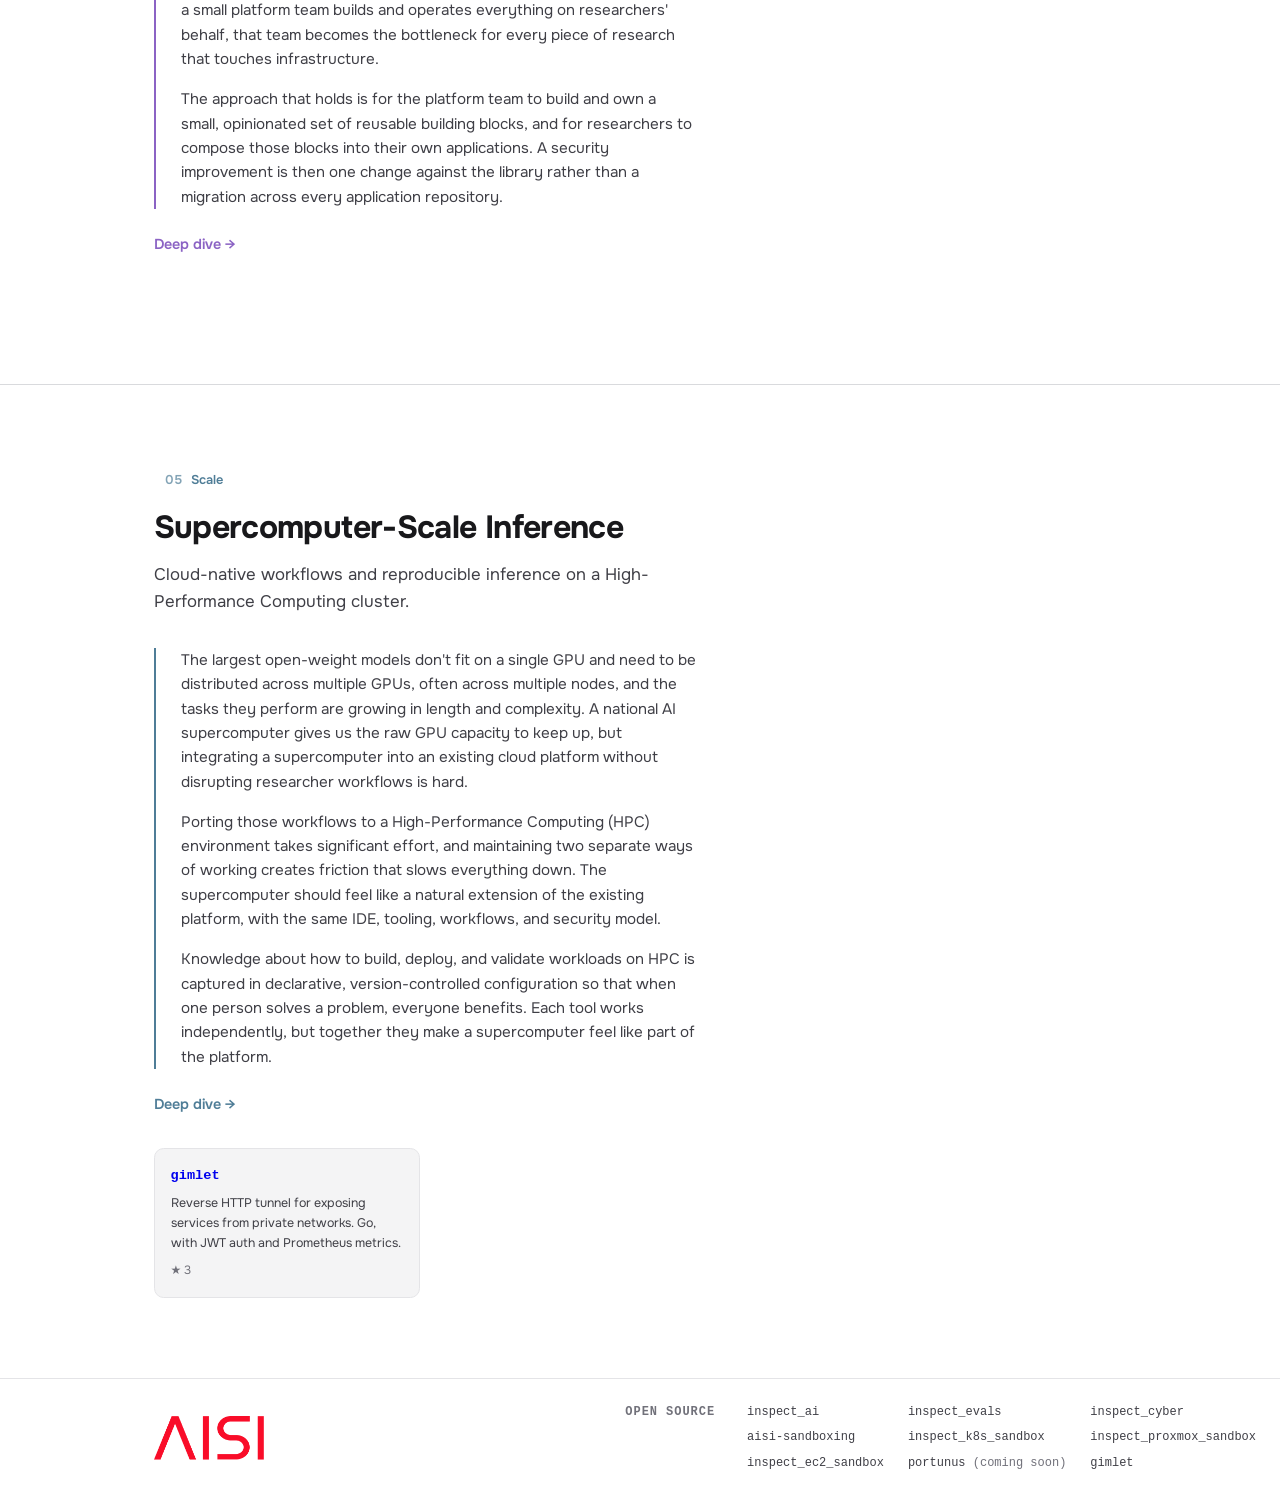
==== commit 7d9c4c36: "Use text from deep dive pages in index page" ====
--- a/docs/index.html
+++ b/docs/index.html
@@ -3,6 +3,8 @@
 <head>
 <meta charset="utf-8" />
 <meta name="viewport" content="width=device-width, initial-scale=1" />
+<link rel="icon" type="image/png" sizes="32x32" href="aisi-icon-32.png" />
+<link rel="apple-touch-icon" href="aisi-icon-256.png" />
 <title>AISI Engineering Playbook</title>
 <link rel="preconnect" href="https://fonts.googleapis.com" />
 <link rel="preconnect" href="https://fonts.gstatic.com" crossorigin />
@@ -127,38 +129,38 @@
  {id:"hero",line:"#65AEE0",op:.45,pt:lane(DEV.flow),ex:null,hero:true},
  {id:"evaluate",num:1,label:"Evaluate",title:"Evaluation Framework",accent:"var(--a-evaluate)",line:"#4183F8",op:.42,pt:lane(DEV.flow),ex:null,
   sub:"A reproducible way to test frontier AI models across security-relevant domains.",
-  desc:["New models arrive constantly, so evaluation cannot be a bottleneck and it cannot be bespoke. A result is only useful if it is reproducible, auditable, and comparable across providers, and researchers spend their time on evaluation logic rather than the infrastructure underneath it.",
-    "The way to get there is composability. When the pieces of an evaluation are independent and pluggable, the same building blocks can be recombined for a multiple-choice knowledge test or a multi-step agent completing a cyber task, and the framework can grow without anyone editing its core. That is also what lets a community of contributors build and share benchmarks across organisations rather than each rebuilding the same scaffolding.",
-    "The hardest cases are agentic: models that use tools, run code, and take actions across an environment over many steps. Handling those well by treating agents, tool use, and isolated execution as first-class concerns rather than add-ons is what keeps the Inspect framework at the frontier instead of stuck on yesterday's evaluations."],
+  desc:["Frontier models not only answer questions, but also use tools, execute code, browse the web, and take multi-step actions across sandboxed environments. Doing this reliably, across many models and many evaluations, is the job of an evaluation framework: the shared software that runs an evaluation, talks to the model, captures what happens, and scores the result.",
+    "If an evaluation is tied to a single provider's API, it isn't comparable across models, and comparability is essential. If evaluations are built from independent, pluggable primitives, then reusability, provider-agnosticism, and community contribution tend to follow from the architecture itself. Inspect is built around this principle.",
+    "Contributors can extend the framework independently, without coordinating with each other or modifying core code, allowing the ecosystem to grow organically. This is how 50+ contributors across organisations build and share evaluation components independently."],
   repos:[{name:"inspect_ai",url:"https://github.com/UKGovernmentBEIS/inspect_ai",description:"Composable evaluation framework. Datasets, solvers, scorers, sandboxes, and agents as pluggable components. 40+ model providers, async-first, with a built-in log viewer.",stars:1782},
     {name:"inspect_evals",url:"https://github.com/UKGovernmentBEIS/inspect_evals",description:"150+ community benchmarks across 11 categories: knowledge, reasoning, coding, safeguards, cybersecurity, scheming, mathematics, and more.",stars:381},
     {name:"inspect_cyber",url:"https://github.com/UKGovernmentBEIS/inspect_cyber",description:"YAML-driven extension for agentic cyber evaluations. Multi-sandbox, checkpoint-based scoring, solution verification.",stars:22}]},
  {id:"isolate",num:2,label:"Isolate",title:"Sandboxed Execution",accent:"var(--a-isolate)",line:"#15EAEA",op:.46,pt:lane(DEV.straight),ex:EX.grid,
   sub:"Tiered containment that matches isolation to the risk each evaluation carries.",
-  desc:["The moment an evaluation gives a model shell access, code execution, or a network, its actions need to stay inside a sandbox. But containment has tradeoffs, stronger isolation is slower and more expensive to run, and not every evaluation carries the same risk. A coding benchmark and a cyber capabilities assessment do not warrant the same mitigations.",
-    "Getting it wrong is costly in both directions. Default to the heaviest option everywhere and you pay for it in speed, cost, and operational drag; default to the lightest and you leave a gap exactly where a model might be trying to escape. The useful move is to stop treating isolation as a single dial and instead classify what an evaluation actually needs, then match the containment to that.",
-    "That classification is the heart of the approach. With clear, independent axes for what a model can do, where it runs, and what it can reach, a team can reason about isolation, deliberately picking the lightest tier that is still safe for the job in front of them."],
+  desc:["Evaluations that give models shell access, code execution, or network access need isolation to prevent unintended consequences from model actions. But the more restrictive and empty an evaluation environment is, the less comparable it becomes to real-world systems, and the more likely the model is to detect it's not in a real situation.",
+    "It's also not necessary or productive to use the most-hardened sandbox configuration for all evaluations when it isn't strictly necessary; the higher tiers of sandbox isolation create challenges in orchestration and configuration, like the additional latency in spinning up virtual machines. AISI tailors its sandbox environments and configuration for each evaluation, based on what's required for the model to solve the challenge.",
+    "At AISI we define isolation in three independent dimensions: tooling, which defines the agent's execution capabilities; host isolation, the containment level of the execution environment in which the agent operates; and network isolation, which controls the agent's access to external networks and resources."],
   repos:[{name:"aisi-sandboxing",url:"https://github.com/UKGovernmentBEIS/aisi-sandboxing",description:"Sandboxing toolkit with a published protocol for assessing isolation requirements across three axes.",stars:19},
     {name:"inspect_k8s_sandbox",url:"https://github.com/UKGovernmentBEIS/inspect_k8s_sandbox",description:"Kubernetes sandbox for Inspect with Cilium network policies and gVisor container isolation.",stars:26},
     {name:"inspect_proxmox_sandbox",url:"https://github.com/UKGovernmentBEIS/inspect_proxmox_sandbox",description:"Proxmox VM sandbox with SDN networking and snapshot capabilities.",stars:4},
     {name:"inspect_ec2_sandbox",url:"https://github.com/UKGovernmentBEIS/inspect_ec2_sandbox",description:"AWS EC2 VM sandbox using SSM for cloud-based VM isolation.",stars:1}]},
  {id:"connect",num:3,label:"Connect",title:"Multi-Provider Model Access",accent:"var(--a-connect)",line:"#65AEE0",op:.46,pt:lane(DEV.converge),ex:EX.gateway,
   sub:"A transparent proxy that routes every model call through one audited layer.",
-  desc:["Researchers call models from many providers, and as an organisation grows it needs to know what was sent where, control the spend, and revoke access instantly. None of that is possible if raw provider keys are handed out directly but any control that adds friction will end up being routed around, and a layer researchers bypass records nothing.",
-    "The resolution is a layer that sits in the path without getting in the way. If adopting it costs a researcher a couple of environment variables and no code change, the audit trail stays complete by construction. Authentication, logging, per-team cost views, and instant revocation then all live in one place instead of on individual machines.",
-    "This is an architectural pattern. The principles, such as invisible adoption, credentials that are never static, capture below the layer where the client gets a choice, all carry across whichever cloud and provider mix you run."],
+  desc:["Researchers call models from multiple providers, and as an organisation grows it needs to know what was sent where, control the costs, and revoke access instantly. Any control that adds friction that slows down research is liable to be routed around, and a layer researchers bypass records nothing.",
+    "A transparent proxy can solve for this. A researcher switching from direct API access to the proxy changes a couple of environment variables, with no change to application code. The proxy handles authentication via temporary credentials, logs every request and response, provides per-team token usage, and supports instant revocation without touching researcher machines.",
+    "A model access layer sits between researchers and the model providers they call, handling authentication, routing traffic to the right upstream, logging interactions, and enforcing organisational policy. The implementation choices here are infrastructure reference examples rather than requirements."],
   repos:[{name:"portunus",url:"",description:"Transparent API key proxy with audit logging. Points existing SDKs at a reverse proxy via environment variables; the deployment infrastructure is AISI-specific.",stars:0}]},
  {id:"run",num:4,label:"Run",title:"The Research Platform",accent:"var(--a-run)",line:"#AF93D2",op:.46,pt:lane(DEV.weave),ex:EX.rungs,
   sub:"The platform researchers work from, with their tools, data, and compute already in place.",
-  desc:["Research output often needs to become something the team can actually use, such as a dashboard, a service, or a shared tool. But getting there from working analysis code is infrastructure work that has little to do with research: a development environment, a usable set of tools, and a safe path to deployment. In addition, being in government and central IT functions adds extra complexity, from managed laptops to accreditation and procurement.",
-    "Two ways to absorb that work both fail at scale. Let every researcher solve it from scratch and each application becomes hundreds of lines of fiddly, subtly different infrastructure, where a fix in one never reaches the others. Hand all ownership to a central platform team and that team becomes the bottleneck for anything that touches infrastructure.",
-    "The third way is to make the common case cheap. A small, owned library of tested building blocks that are composed by the researcher and maintained once by the platform team. This in turn means deploying a new application is a one-day job rather than a multi-week project, with a single improvement landing everywhere at once."],
+  desc:["Throughout the research lifecycle a tool or application is often needed to progress work: an app for running a human-subject study, an internal tool that makes a workflow faster, or a dashboard that shares findings with the team. None of that stack is research, but all of it must be designed and built before anyone else can open the application.",
+    "These constraints can be met in two ways that both break down. If each researcher solves for every constraint from scratch, then every application becomes hundreds of lines of fiddly infrastructure code, and any improvement made in one application stays trapped there. If instead a small platform team builds and operates everything on researchers' behalf, that team becomes the bottleneck for every piece of research that touches infrastructure.",
+    "The approach that holds is for the platform team to build and own a small, opinionated set of reusable building blocks, and for researchers to compose those blocks into their own applications. A security improvement is then one change against the library rather than a migration across every application repository."],
   repos:[]},
  {id:"scale",num:5,label:"Scale",title:"Supercomputer-Scale Inference",accent:"var(--a-scale)",line:"#7EB1CB",op:.46,pt:lane(DEV.fan),ex:EX.nodes,
   sub:"Cloud-native workflows and reproducible inference on a High-Performance Computing cluster.",
-  desc:["The largest open-weight models do not fit on a single GPU, and the evaluations that need them are growing in length and complexity. A national AI supercomputer supplies the raw capacity to keep up but an HPC environment looks nothing like the cloud the platform already runs on. No Docker, batch scheduling instead of persistent machines, and isolated networks that cannot be reached from outside.",
-    "Porting cloud workflows to HPC by hand is slow, and maintaining both creates friction that slows everything down. We want to avoid two separate ways of working. The goal instead is for the supercomputer to feel like a natural extension of the existing platform, with the same tooling, same workflows, same security model, so a researcher barely notices which infrastructure they are on.",
-    "To achieve this there are two ideas that we have implemented. First is exposing models that run inside the isolated HPC network back to the rest of the platform. Secondly, capturing the hard-won knowledge of how to build, serve, and validate workloads as reusable, version-controlled configuration, so that solving a problem once means everyone benefits."],
+  desc:["The largest open-weight models don't fit on a single GPU and need to be distributed across multiple GPUs, often across multiple nodes, and the tasks they perform are growing in length and complexity. A national AI supercomputer gives us the raw GPU capacity to keep up, but integrating a supercomputer into an existing cloud platform without disrupting researcher workflows is hard.",
+    "Porting those workflows to a High-Performance Computing (HPC) environment takes significant effort, and maintaining two separate ways of working creates friction that slows everything down. The supercomputer should feel like a natural extension of the existing platform, with the same IDE, tooling, workflows, and security model.",
+    "Knowledge about how to build, deploy, and validate workloads on HPC is captured in declarative, version-controlled configuration so that when one person solves a problem, everyone benefits. Each tool works independently, but together they make a supercomputer feel like part of the platform."],
   repos:[{name:"gimlet",url:"https://github.com/UKGovernmentBEIS/gimlet",description:"Reverse HTTP tunnel for exposing services from private networks. Go, with JWT auth and Prometheus metrics.",stars:3}]},
  {id:"footer",line:"#7EB1CB",op:0,pt:lane(DEV.fan),ex:null,footer:true},
 ];
@@ -169,9 +171,9 @@
 
 const heroEl=document.createElement("section");heroEl.id="sec-hero";heroEl.className="hero";
 heroEl.innerHTML='<div class="wrap"><div class="col"><img class="herologo" src="aisi-logo-white.png" alt="AISI — AI Security Institute" /><h1>'+HERO.title+'</h1>'
-  +'<p>A playbook describing AISI\'s tech stack for frontier model evaluation. We break this down into five layers that walk through the engineering behind how we test frontier AI at scale.</p><p>'+cap("evaluate","Evaluate")+' the model, '+cap("isolate","Isolate")+' its execution, '
-  +cap("connect","Connect")+' through a proxy, '+cap("run","Run")+' the research platform, and '+cap("scale","Scale")
-  +' inference across a High-Performance Computing cluster.</p></div></div>';
+  +'<p>This playbook describes AISI\'s tech stack for frontier model evaluation. We break this down into five layers, and walk through the engineering behind testing frontier AI at scale.</p><p>'+cap("evaluate","Evaluate")+' frontier models, '+cap("isolate","Isolate")+' agentic execution with sandboxes, '
+  +cap("connect","Connect")+' to providers through a transparent proxy, '+cap("run","Run")+' and develop on a research platform, and '+cap("scale","Scale")
+  +' training and inference on a high-performance computing cluster.</p></div></div>';
 main.appendChild(heroEl);
 
 SECTIONS.filter(s=>!s.hero&&!s.footer).forEach(s=>{
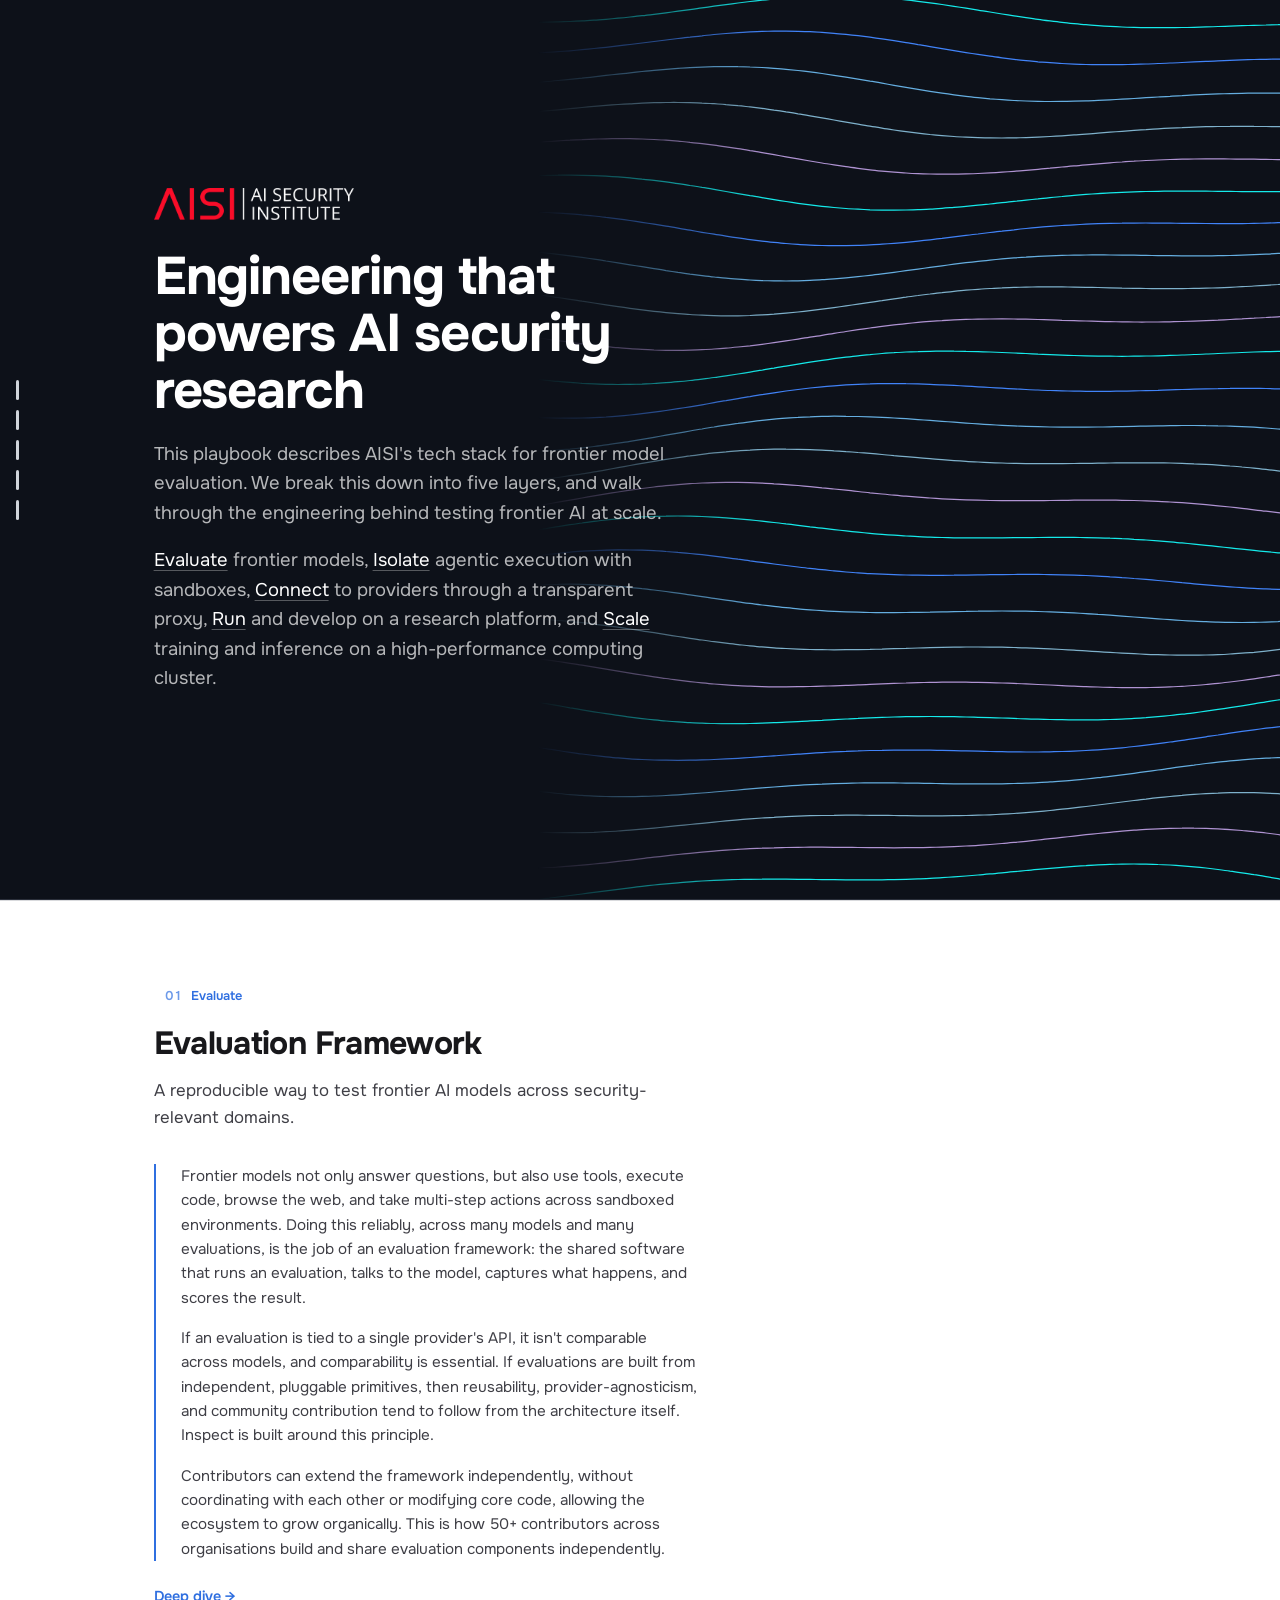
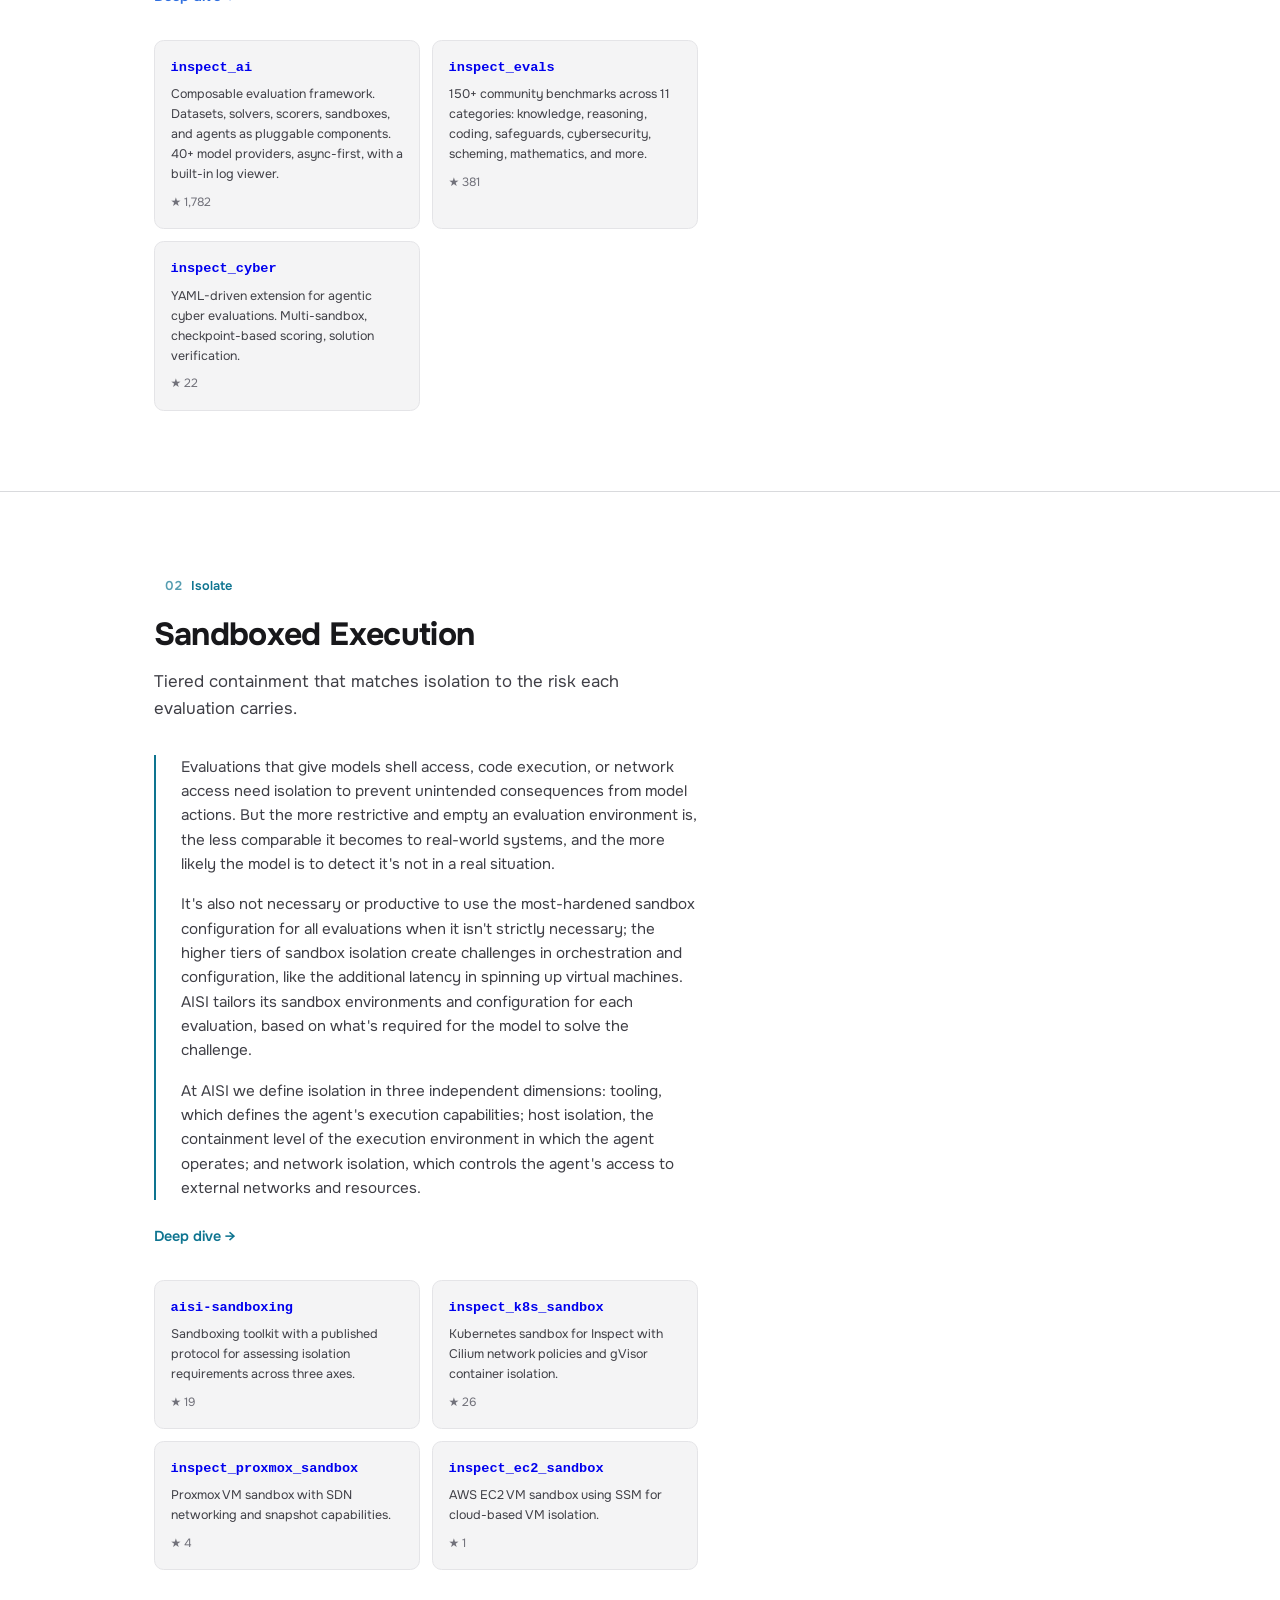
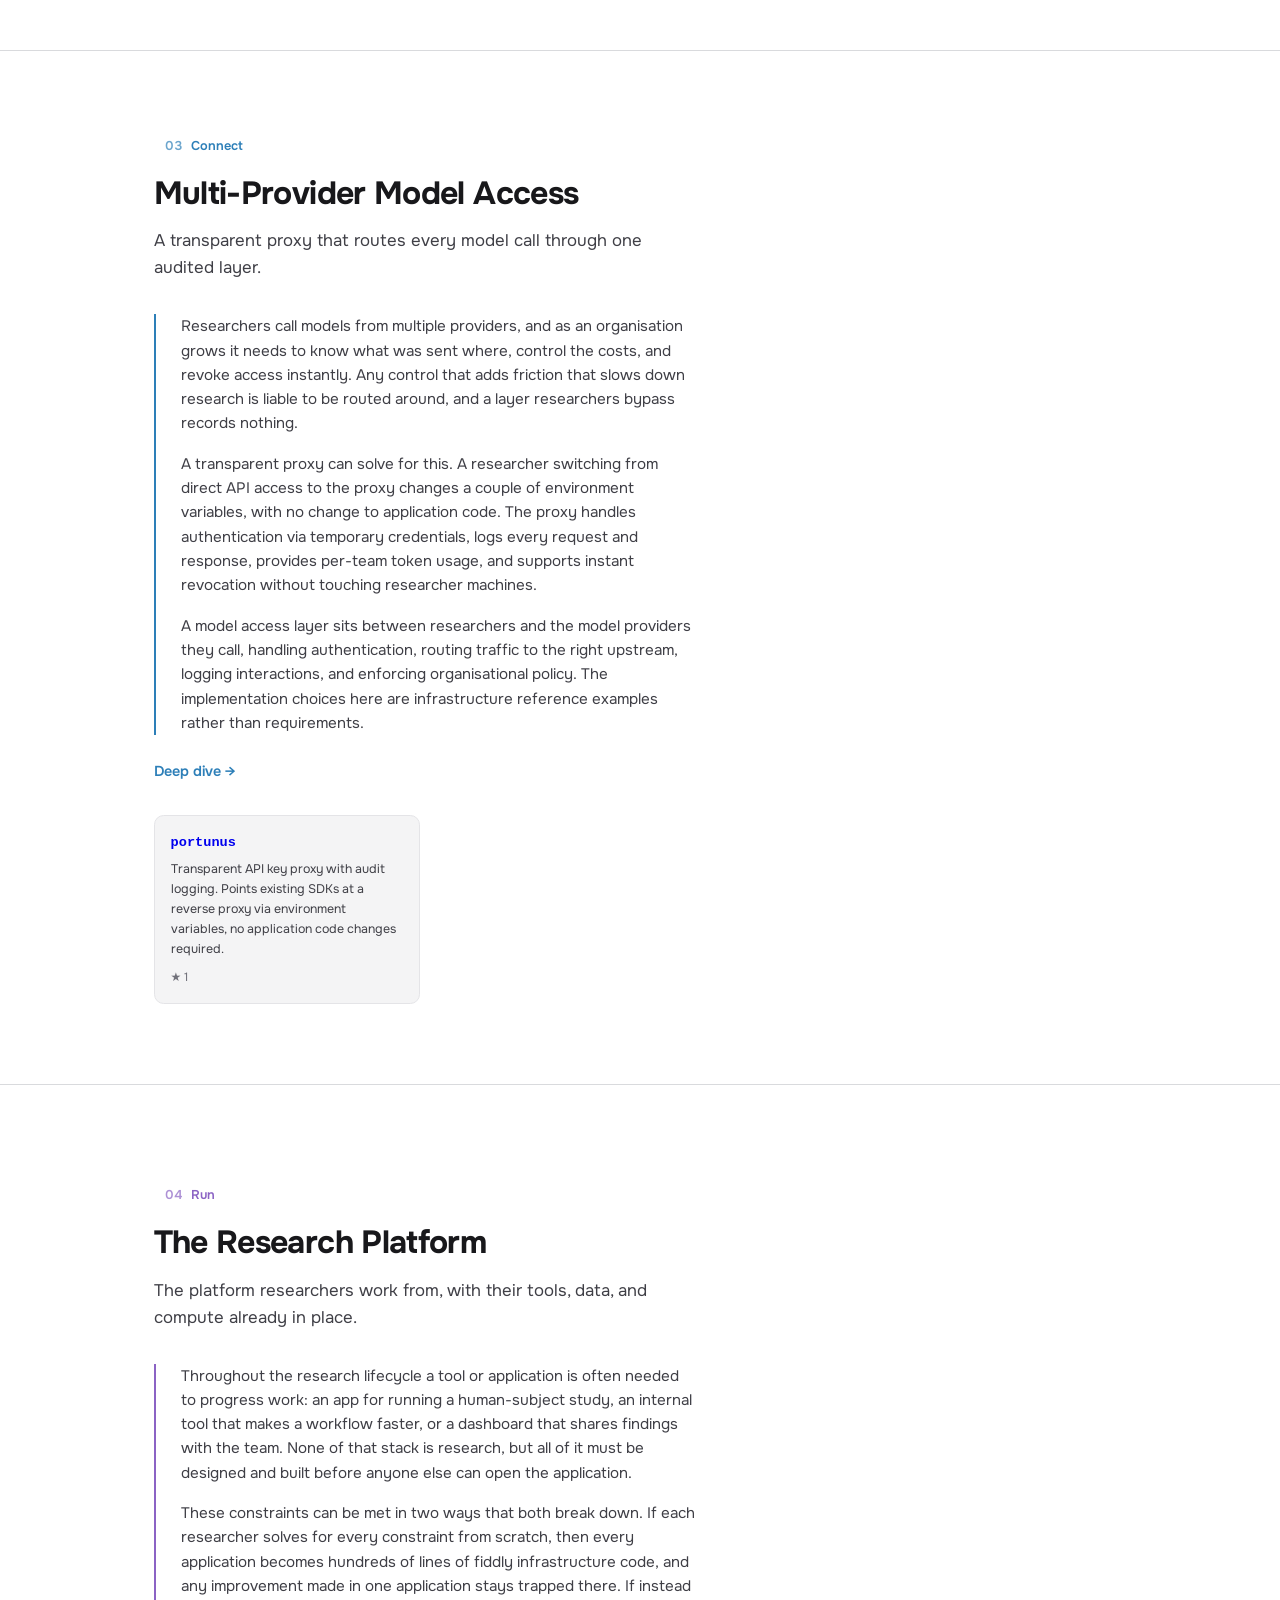
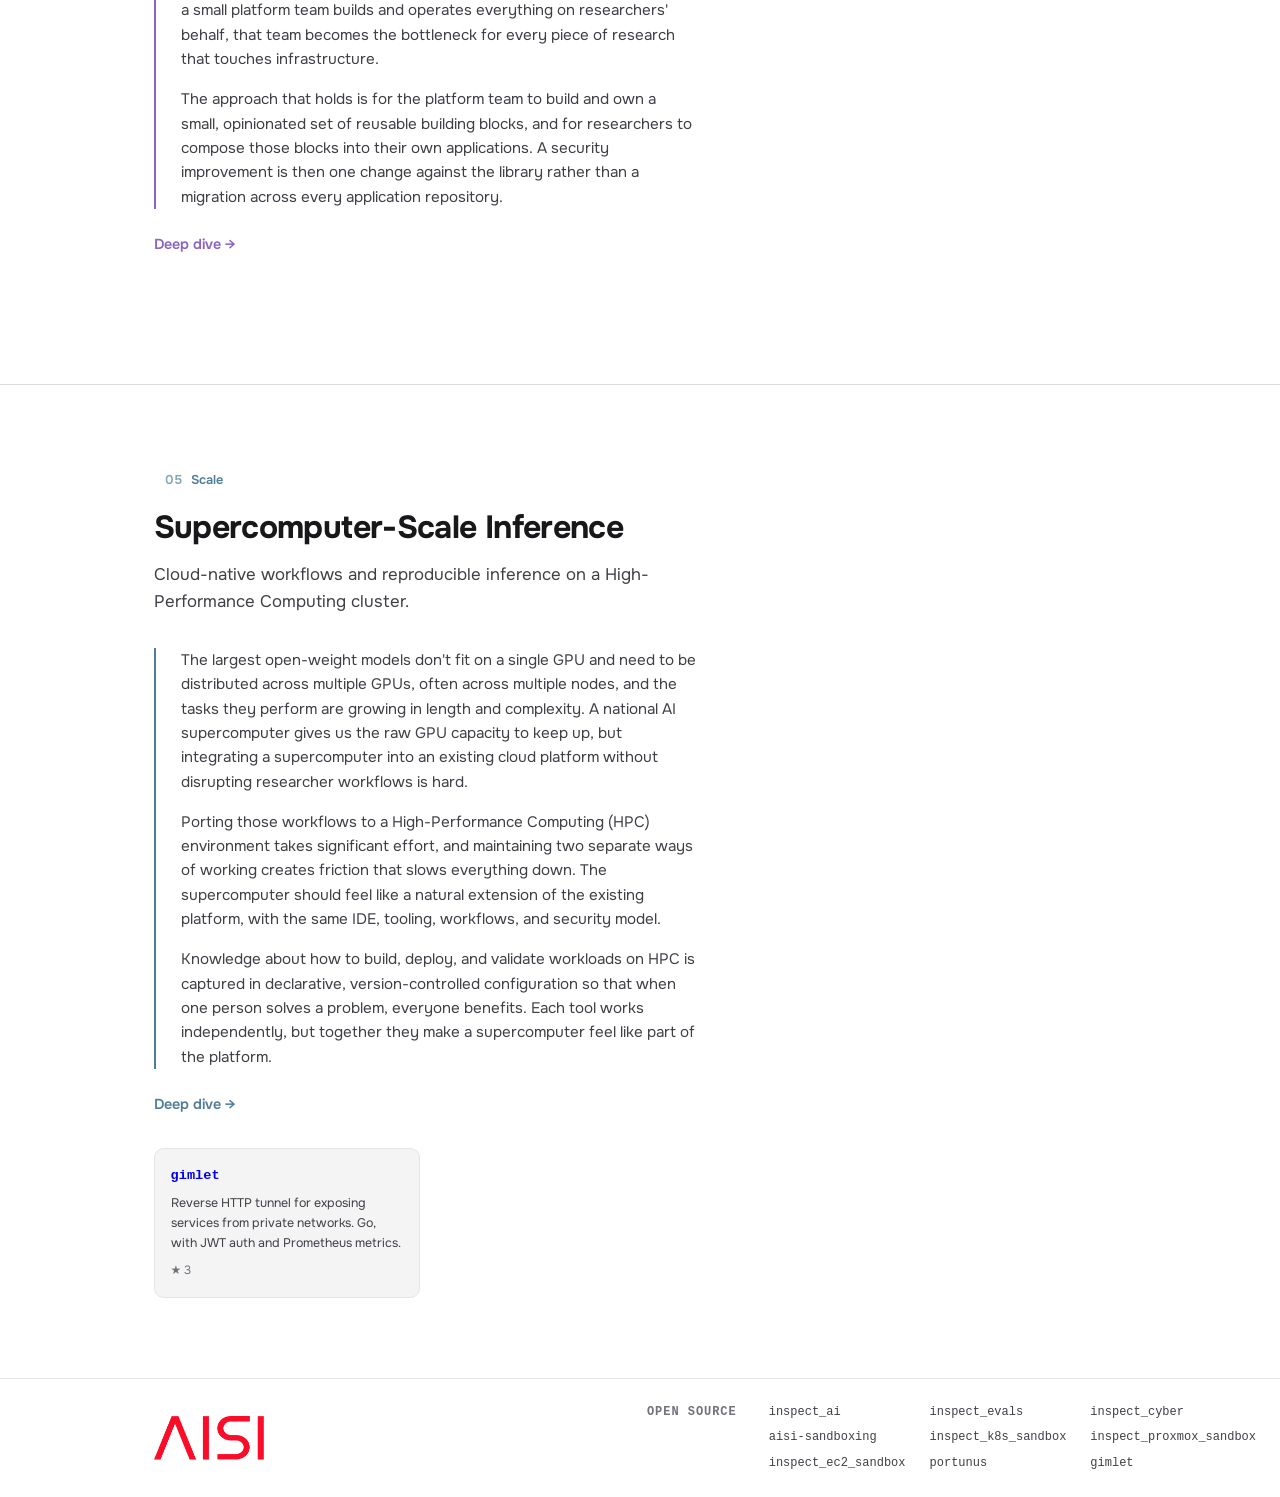
==== commit 738adeaa: "Add link to Portunus" ====
--- a/docs/index.html
+++ b/docs/index.html
@@ -18,13 +18,14 @@
   }
   *{box-sizing:border-box}
   html{scroll-behavior:smooth}
+  html,body{max-width:100%;overflow-x:hidden}  /* decorative SVGs must never widen the page */
   body{margin:0;background:var(--surface);color:var(--ink);line-height:1.6;
        font-family:"Onest","Inter",system-ui,-apple-system,sans-serif;-webkit-font-smoothing:antialiased}
   h1,h2{letter-spacing:-.02em;line-height:1.08;margin:0}
 
   /* hero #1: black title panel + uniform field (draws away off the right) */
   #darkpanel{position:absolute;top:0;left:0;width:100%;z-index:1;background:var(--dark);border-bottom:1px solid #2a2f3a}
-  #herofield{position:absolute;top:0;left:0;width:100%;height:100vh;z-index:2;overflow:hidden;pointer-events:none;
+  #herofield{position:absolute;top:0;left:0;width:100%;height:100vh;z-index:2;overflow:hidden;pointer-events:none;max-width:100%;
     -webkit-mask-image:linear-gradient(to right,transparent 0%,transparent 42%,#000 60%);
     mask-image:linear-gradient(to right,transparent 0%,transparent 42%,#000 60%)}
   #herofield path{fill:none;vector-effect:non-scaling-stroke;stroke-linecap:round}
@@ -75,7 +76,7 @@
   footer{position:relative;z-index:5;padding:1.5rem 0;border-top:1px solid var(--border);background:var(--surface)}
   footer .row{display:flex;flex-direction:column;gap:1.5rem}
   @media(min-width:640px){footer .row{flex-direction:row;align-items:center;justify-content:space-between}}
-  footer img{height:2.75rem;width:auto}
+  footer img{height:2.75rem;width:auto;max-width:100%}
   .os{display:flex;flex-direction:column;gap:.75rem}
   @media(min-width:640px){.os{flex-direction:row;align-items:baseline;gap:2rem}}
   .os h4{font-size:.75rem;font-family:ui-monospace,Menlo,monospace;text-transform:uppercase;letter-spacing:.08em;color:var(--muted);margin:0;white-space:nowrap}
@@ -84,7 +85,25 @@
   .os li{font-family:ui-monospace,Menlo,monospace;font-size:.75rem;color:var(--sec)}
   .os .cs{color:var(--muted)}
   .os a:hover{color:var(--ink)}
+  /* mobile footer: the column layout's default align-items:stretch was blowing the
+     logo up to full width; the fixed 3-col repo grid overran the viewport. */
+  @media(max-width:639px){
+    footer .row{align-items:flex-start}
+    .os ul{display:flex;flex-wrap:wrap;gap:.5rem 1.25rem}
+  }
   @media(prefers-reduced-motion:reduce){html{scroll-behavior:auto}}
+
+  /* ---- mobile: the decorative threads sit off-screen / behind the text and were
+     forcing horizontal overflow (browser then zooms the whole page out). Drop them,
+     give the reading column the full width, and even out the padding. ---- */
+  @media(max-width:768px){
+    .bg{display:none}
+    #herofield{display:none}
+    .wrap{padding:0 1.25rem}
+    .col{max-width:none}
+    .desc{padding-left:1.1rem}
+    .hero p,.layer .sub,.desc,.repos{max-width:none}
+  }
 </style>
 </head>
 <body>
@@ -149,7 +168,7 @@
   desc:["Researchers call models from multiple providers, and as an organisation grows it needs to know what was sent where, control the costs, and revoke access instantly. Any control that adds friction that slows down research is liable to be routed around, and a layer researchers bypass records nothing.",
     "A transparent proxy can solve for this. A researcher switching from direct API access to the proxy changes a couple of environment variables, with no change to application code. The proxy handles authentication via temporary credentials, logs every request and response, provides per-team token usage, and supports instant revocation without touching researcher machines.",
     "A model access layer sits between researchers and the model providers they call, handling authentication, routing traffic to the right upstream, logging interactions, and enforcing organisational policy. The implementation choices here are infrastructure reference examples rather than requirements."],
-  repos:[{name:"portunus",url:"",description:"Transparent API key proxy with audit logging. Points existing SDKs at a reverse proxy via environment variables; the deployment infrastructure is AISI-specific.",stars:0}]},
+  repos:[{name:"portunus",url:"https://github.com/AI-Safety-Institute/portunus",description:"Transparent API key proxy with audit logging. Points existing SDKs at a reverse proxy via environment variables, no application code changes required.",stars:1}]},
  {id:"run",num:4,label:"Run",title:"The Research Platform",accent:"var(--a-run)",line:"#AF93D2",op:.46,pt:lane(DEV.weave),ex:EX.rungs,
   sub:"The platform researchers work from, with their tools, data, and compute already in place.",
   desc:["Throughout the research lifecycle a tool or application is often needed to progress work: an app for running a human-subject study, an internal tool that makes a workflow faster, or a dashboard that shares findings with the team. None of that stack is research, but all of it must be designed and built before anyone else can open the application.",
